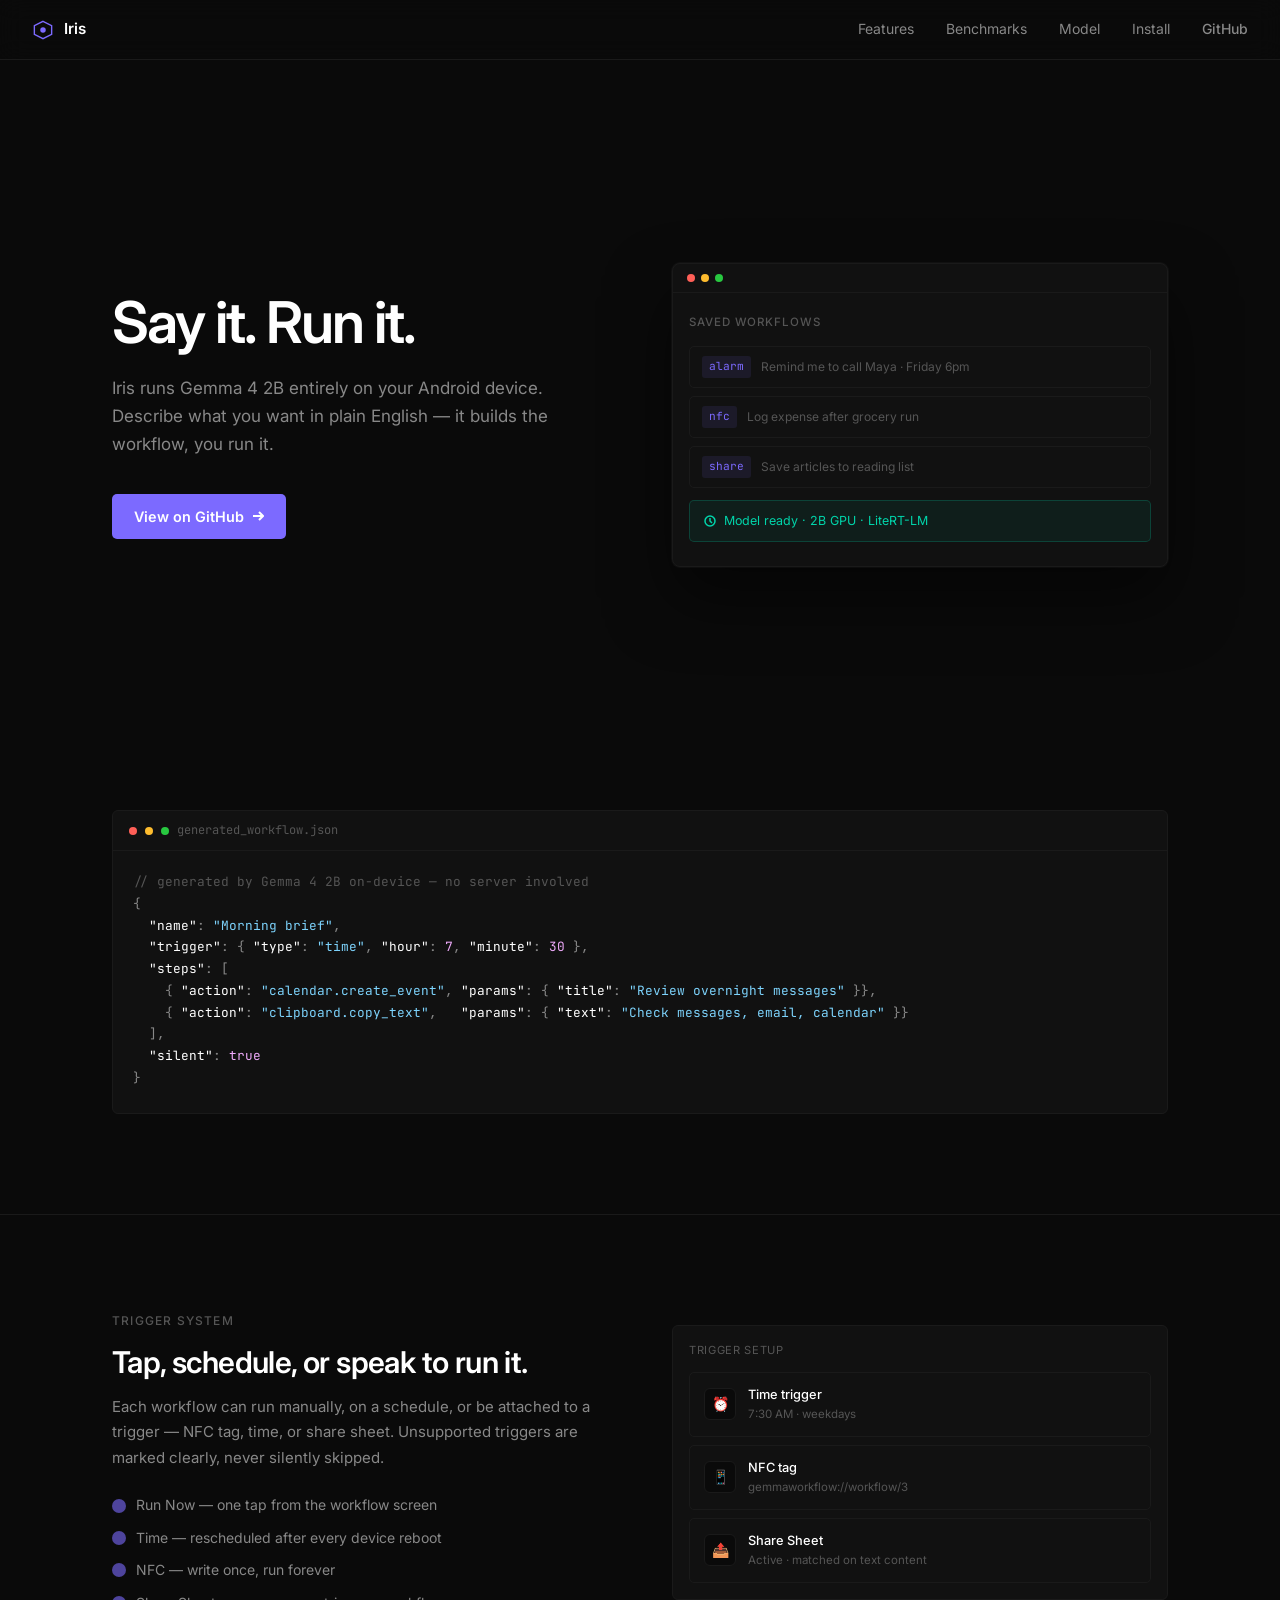
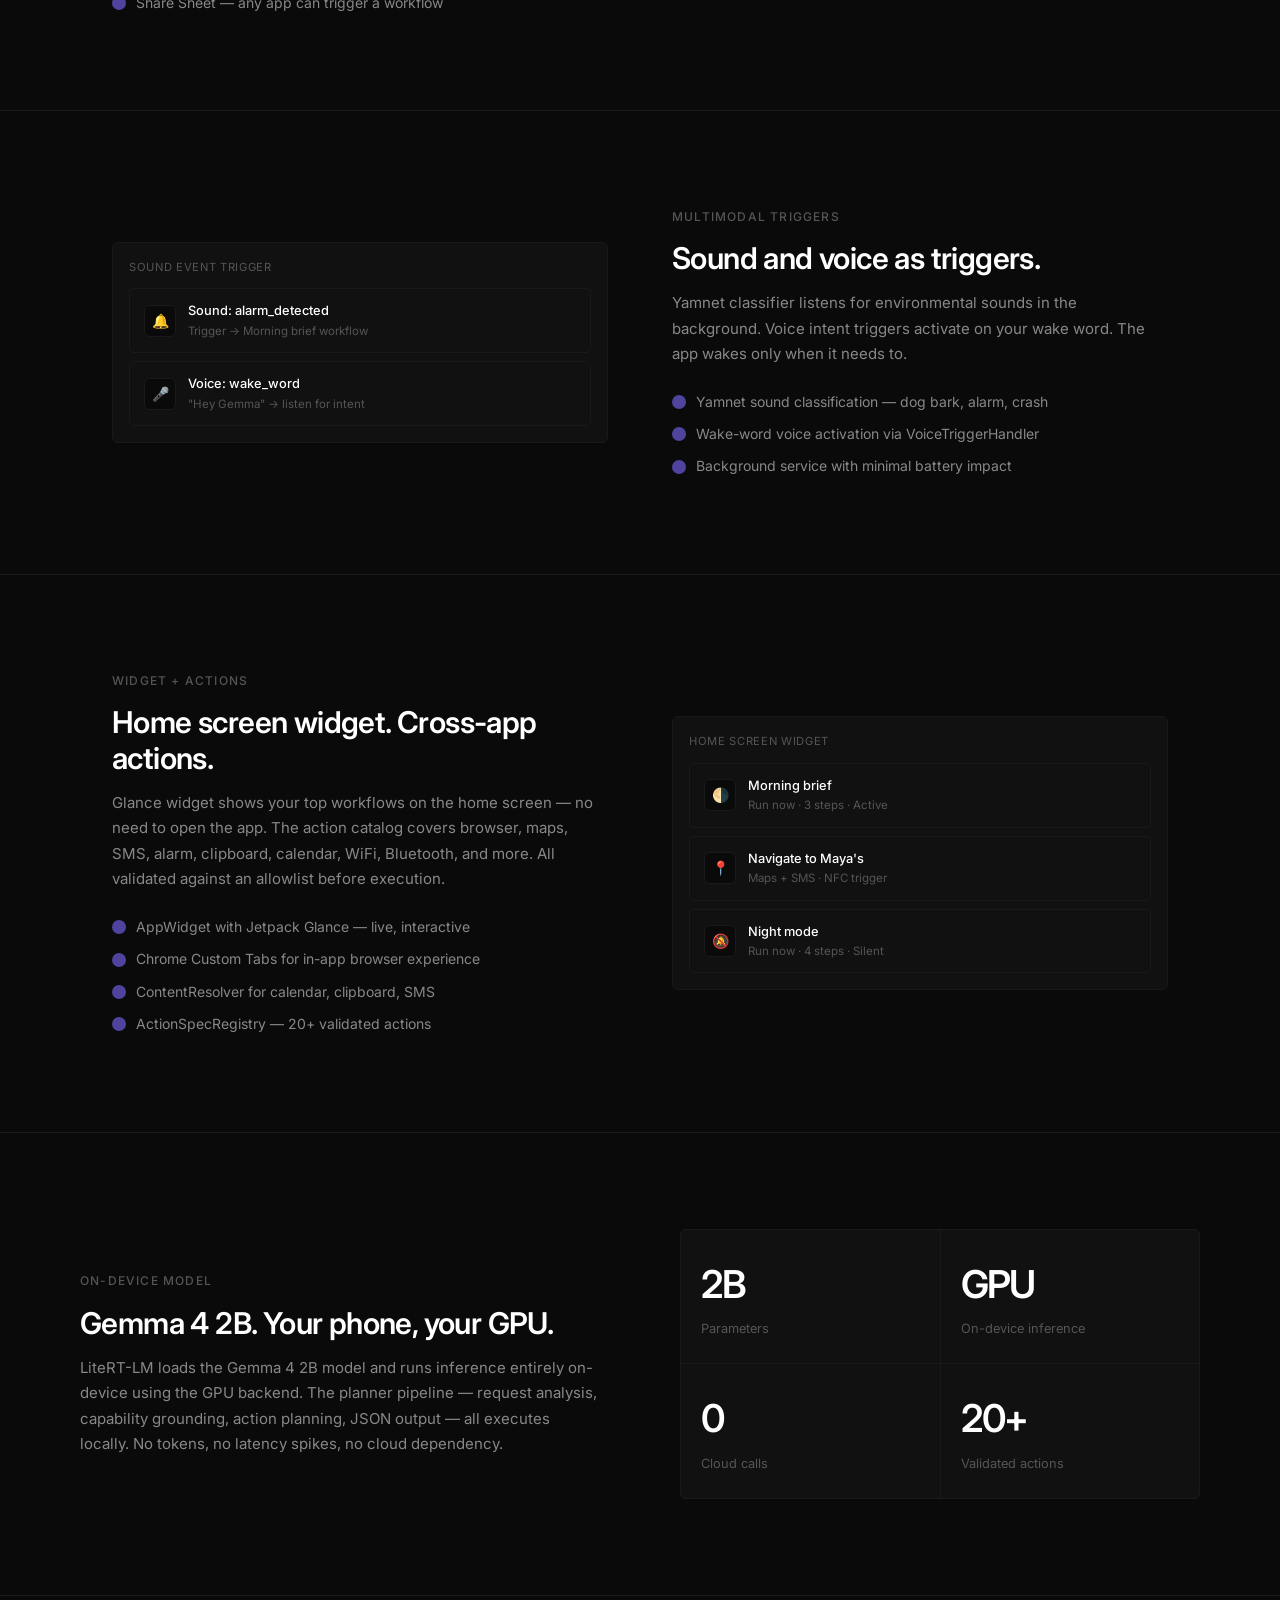
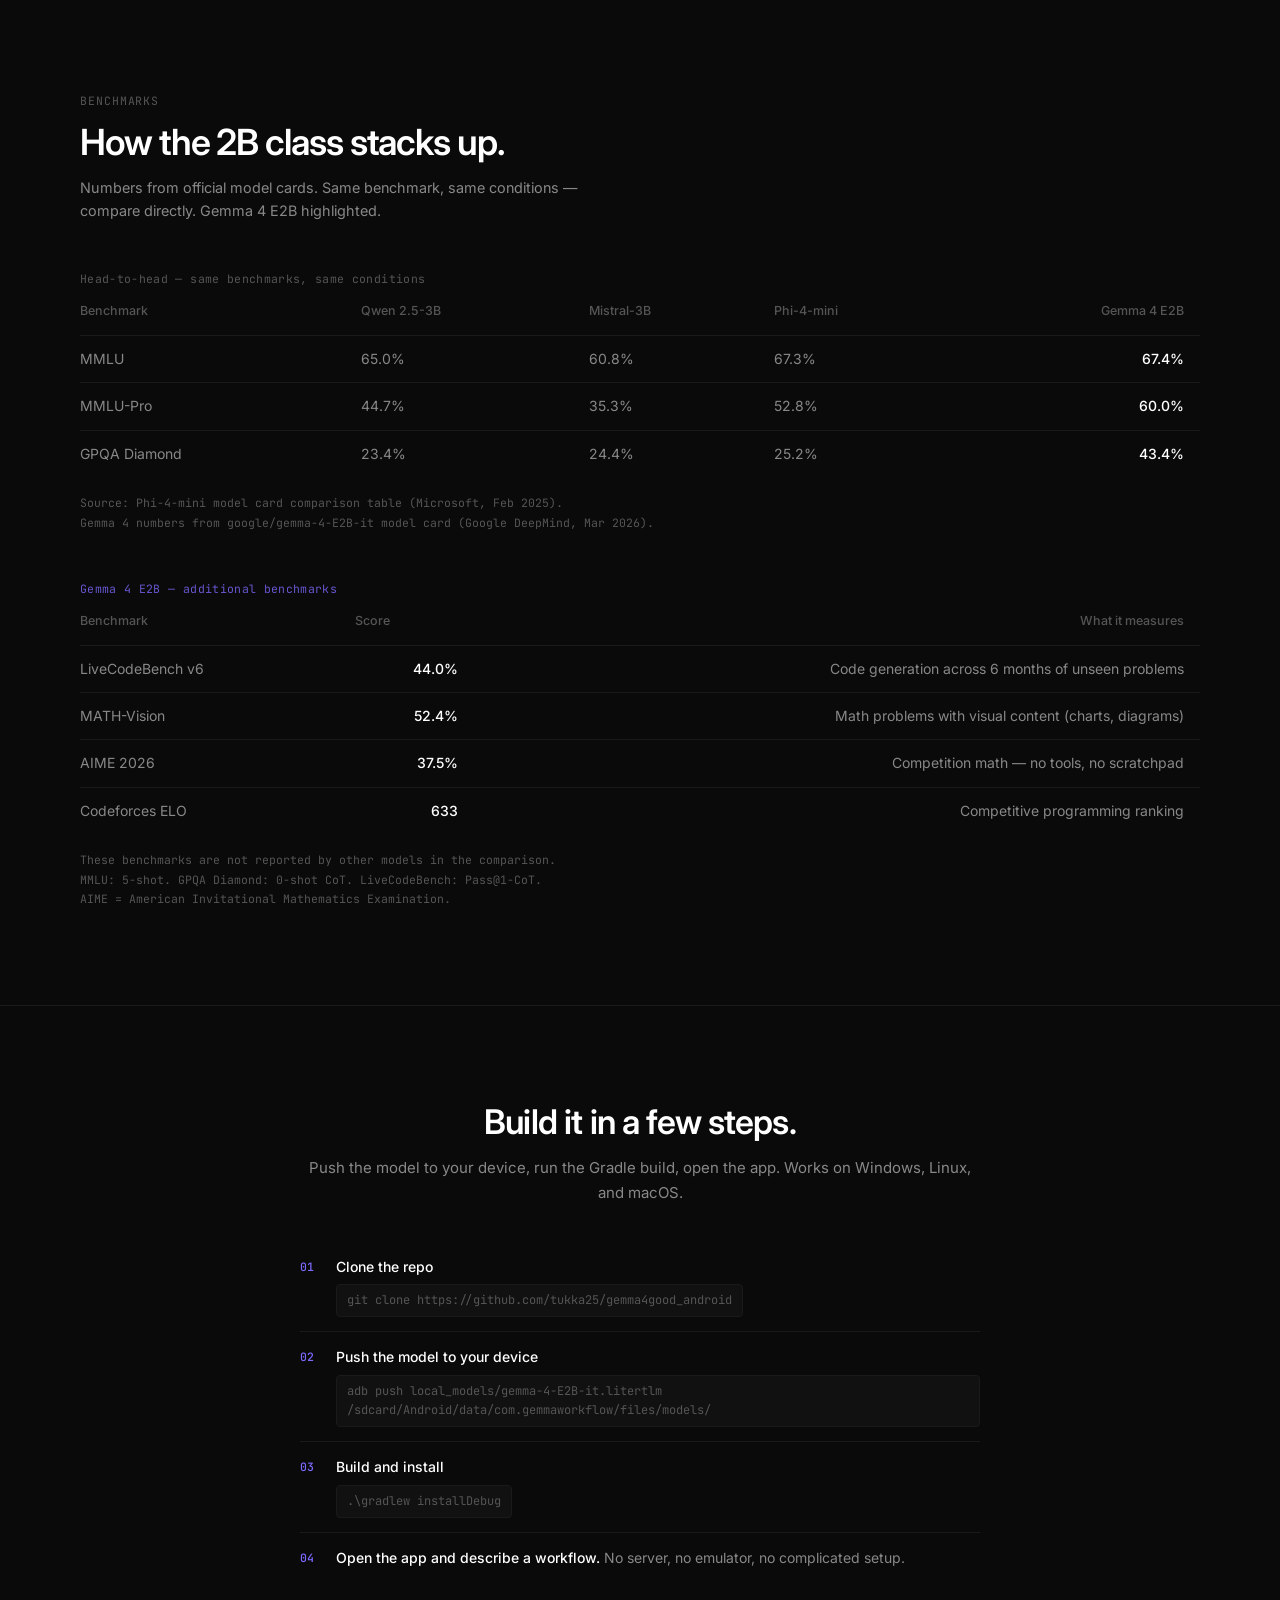
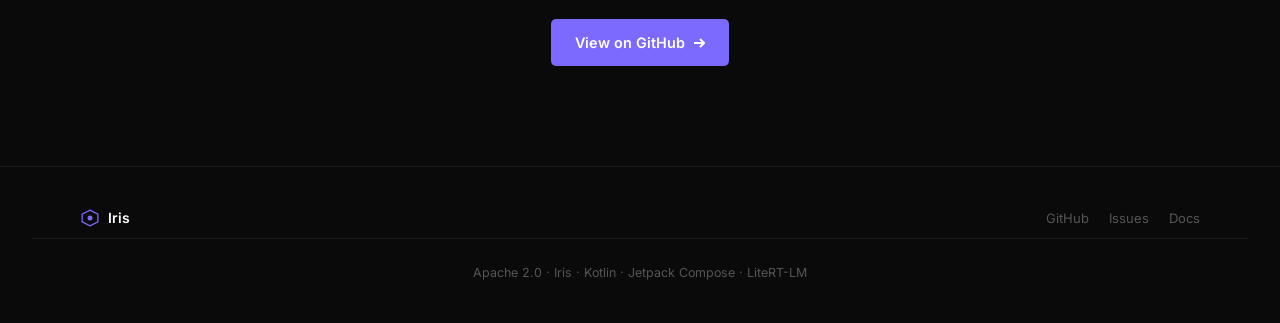
==== docs/index.html @ 427603ac "Add docs landing page (HTML, CSS, JS) Add a static landing page under docs: index.html, styles.css a" ====
<!DOCTYPE html>
<html lang="en">
<head>
  <meta charset="UTF-8">
  <meta name="viewport" content="width=device-width, initial-scale=1.0">
  <title>Iris — On-device AI for Android</title>
  <meta name="description" content="Gemma 4 2B runs locally on your Android phone. Turn plain English into cross-app workflows. No cloud, no data leaves your device.">
  <link rel="preconnect" href="https://fonts.googleapis.com">
  <link rel="preconnect" href="https://fonts.gstatic.com" crossorigin>
  <link href="https://fonts.googleapis.com/css2?family=Inter:wght@400;500;600&family=JetBrains+Mono:wght@400;500&display=swap" rel="stylesheet">
  <link rel="stylesheet" href="styles.css">
</head>
<body>

  <!-- Nav -->
  <nav class="nav">
    <a href="#" class="nav__logo">
      <svg width="22" height="22" viewBox="0 0 28 28" fill="none">
        <polygon points="14,3 25,8.5 25,19.5 14,25 3,19.5 3,8.5" stroke="#7C6AFF" stroke-width="1.8" fill="none"/>
        <circle cx="14" cy="14" r="3.5" fill="#7C6AFF"/>
      </svg>
      Iris
    </a>
    <div class="nav__links">
      <a href="#features">Features</a>
      <a href="#benchmarks">Benchmarks</a>
      <a href="#model">Model</a>
      <a href="#install">Install</a>
      <a href="https://github.com/tukka25/gemma4good_android" class="nav__cta" target="_blank" rel="noopener">GitHub</a>
    </div>
  </nav>

  <!-- Hero -->
  <section class="hero">
    <div class="hero__text">
      <h1 class="hero__headline">Say it. Run it.</h1>
      <p class="hero__sub">
        Iris runs Gemma 4 2B entirely on your Android device.
        Describe what you want in plain English — it builds the workflow, you run it.
      </p>
      <a href="https://github.com/tukka25/gemma4good_android" class="hero__cta" target="_blank" rel="noopener">
        View on GitHub
        <svg width="12" height="12" viewBox="0 0 12 12" fill="none" stroke="currentColor" stroke-width="2"><path d="M1 6h10M7 2l4 4-4 4"/></svg>
      </a>
    </div>
    <div class="hero__visual">
      <div class="hero__screen">
        <div class="hero__screen-top">
          <div class="dot dot--red"></div>
          <div class="dot dot--yellow"></div>
          <div class="dot dot--green"></div>
        </div>
        <div class="hero__screen-body">
          <div class="hero__screen-label">Saved workflows</div>
          <div class="workflow-line">
            <span class="tag">alarm</span>
            <span class="action">Remind me to call Maya · Friday 6pm</span>
          </div>
          <div class="workflow-line">
            <span class="tag">nfc</span>
            <span class="action">Log expense after grocery run</span>
          </div>
          <div class="workflow-line">
            <span class="tag">share</span>
            <span class="action">Save articles to reading list</span>
          </div>
          <div class="workflow-status">
            <svg width="12" height="12" viewBox="0 0 12 12" fill="none" stroke="currentColor" stroke-width="1.5"><circle cx="6" cy="6" r="5"/><path d="M6 3v3l2 2"/></svg>
            Model ready · 2B GPU · LiteRT-LM
          </div>
        </div>
      </div>
    </div>
  </section>

  <!-- Code: actual workflow JSON -->
  <div class="code-section">
    <div class="code-block">
      <div class="code-block__header">
        <div class="dot dot--red"></div>
        <div class="dot dot--yellow"></div>
        <div class="dot dot--green"></div>
        <span class="code-block__name">generated_workflow.json</span>
      </div>
      <div class="code-block__body">
        <pre><span class="code-comment">// generated by Gemma 4 2B on-device — no server involved</span>
{
  <span class="code-key">"name"</span>: <span class="code-str">"Morning brief"</span>,
  <span class="code-key">"trigger"</span>: { <span class="code-key">"type"</span>: <span class="code-str">"time"</span>, <span class="code-key">"hour"</span>: <span class="code-num">7</span>, <span class="code-key">"minute"</span>: <span class="code-num">30</span> },
  <span class="code-key">"steps"</span>: [
    { <span class="code-key">"action"</span>: <span class="code-str">"calendar.create_event"</span>, <span class="code-key">"params"</span>: { <span class="code-key">"title"</span>: <span class="code-str">"Review overnight messages"</span> }},
    { <span class="code-key">"action"</span>: <span class="code-str">"clipboard.copy_text"</span>,   <span class="code-key">"params"</span>: { <span class="code-key">"text"</span>: <span class="code-str">"Check messages, email, calendar"</span> }}
  ],
  <span class="code-key">"silent"</span>: <span class="code-num">true</span>
}</pre>
      </div>
    </div>
  </div>

  <!-- Feature 1: Voice triggers -->
  <div id="features" class="features">
    <div class="feature">
      <div class="feature__text">
        <div class="feature__eyebrow">Trigger system</div>
        <h2 class="feature__headline">Tap, schedule, or speak to run it.</h2>
        <p class="feature__body">
          Each workflow can run manually, on a schedule, or be attached to
          a trigger — NFC tag, time, or share sheet. Unsupported triggers
          are marked clearly, never silently skipped.
        </p>
        <div class="feature__list">
          <div class="feature__list-item">Run Now — one tap from the workflow screen</div>
          <div class="feature__list-item">Time — rescheduled after every device reboot</div>
          <div class="feature__list-item">NFC — write once, run forever</div>
          <div class="feature__list-item">Share Sheet — any app can trigger a workflow</div>
        </div>
      </div>
      <div class="feature__preview">
        <div class="feature__preview-label">Trigger setup</div>
        <div class="preview-card">
          <div class="preview-card__icon">⏰</div>
          <div class="preview-card__text">
            <div class="preview-card__title">Time trigger</div>
            <div class="preview-card__sub">7:30 AM · weekdays</div>
          </div>
        </div>
        <div class="preview-card">
          <div class="preview-card__icon">📱</div>
          <div class="preview-card__text">
            <div class="preview-card__title">NFC tag</div>
            <div class="preview-card__sub">gemmaworkflow://workflow/3</div>
          </div>
        </div>
        <div class="preview-card">
          <div class="preview-card__icon">📤</div>
          <div class="preview-card__text">
            <div class="preview-card__title">Share Sheet</div>
            <div class="preview-card__sub">Active · matched on text content</div>
          </div>
        </div>
      </div>
    </div>
  </div>

  <!-- Feature 2: Sound + Voice -->
  <div class="features">
    <div class="feature feature--flip">
      <div class="feature__text">
        <div class="feature__eyebrow">Multimodal triggers</div>
        <h2 class="feature__headline">Sound and voice as triggers.</h2>
        <p class="feature__body">
          Yamnet classifier listens for environmental sounds in the background.
          Voice intent triggers activate on your wake word.
          The app wakes only when it needs to.
        </p>
        <div class="feature__list">
          <div class="feature__list-item">Yamnet sound classification — dog bark, alarm, crash</div>
          <div class="feature__list-item">Wake-word voice activation via VoiceTriggerHandler</div>
          <div class="feature__list-item">Background service with minimal battery impact</div>
        </div>
      </div>
      <div class="feature__preview">
        <div class="feature__preview-label">Sound event trigger</div>
        <div class="preview-card">
          <div class="preview-card__icon">🔔</div>
          <div class="preview-card__text">
            <div class="preview-card__title">Sound: alarm_detected</div>
            <div class="preview-card__sub">Trigger → Morning brief workflow</div>
          </div>
        </div>
        <div class="preview-card">
          <div class="preview-card__icon">🎤</div>
          <div class="preview-card__text">
            <div class="preview-card__title">Voice: wake_word</div>
            <div class="preview-card__sub">"Hey Gemma" → listen for intent</div>
          </div>
        </div>
      </div>
    </div>
  </div>

  <!-- Feature 3: Widget + Actions -->
  <div class="features">
    <div class="feature">
      <div class="feature__text">
        <div class="feature__eyebrow">Widget + Actions</div>
        <h2 class="feature__headline">Home screen widget. Cross-app actions.</h2>
        <p class="feature__body">
          Glance widget shows your top workflows on the home screen —
          no need to open the app. The action catalog covers browser,
          maps, SMS, alarm, clipboard, calendar, WiFi, Bluetooth, and more.
          All validated against an allowlist before execution.
        </p>
        <div class="feature__list">
          <div class="feature__list-item">AppWidget with Jetpack Glance — live, interactive</div>
          <div class="feature__list-item">Chrome Custom Tabs for in-app browser experience</div>
          <div class="feature__list-item">ContentResolver for calendar, clipboard, SMS</div>
          <div class="feature__list-item">ActionSpecRegistry — 20+ validated actions</div>
        </div>
      </div>
      <div class="feature__preview">
        <div class="feature__preview-label">Home screen widget</div>
        <div class="preview-card">
          <div class="preview-card__icon">🌗</div>
          <div class="preview-card__text">
            <div class="preview-card__title">Morning brief</div>
            <div class="preview-card__sub">Run now · 3 steps · Active</div>
          </div>
        </div>
        <div class="preview-card">
          <div class="preview-card__icon">📍</div>
          <div class="preview-card__text">
            <div class="preview-card__title">Navigate to Maya's</div>
            <div class="preview-card__sub">Maps + SMS · NFC trigger</div>
          </div>
        </div>
        <div class="preview-card">
          <div class="preview-card__icon">🔕</div>
          <div class="preview-card__text">
            <div class="preview-card__title">Night mode</div>
            <div class="preview-card__sub">Run now · 4 steps · Silent</div>
          </div>
        </div>
      </div>
    </div>
  </div>

  <!-- Model stats section -->
  <div id="model" class="model-section">
    <div class="model-section__inner">
      <div>
        <div class="model-section__eyebrow">On-device model</div>
        <h2 class="model-section__headline">Gemma 4 2B. Your phone, your GPU.</h2>
        <p class="model-section__body">
          LiteRT-LM loads the Gemma 4 2B model and runs inference entirely
          on-device using the GPU backend. The planner pipeline — request
          analysis, capability grounding, action planning, JSON output —
          all executes locally. No tokens, no latency spikes, no cloud dependency.
        </p>
      </div>
      <div class="model-stats">
        <div class="stat">
          <div class="stat__value">2B</div>
          <div class="stat__label">Parameters</div>
        </div>
        <div class="stat">
          <div class="stat__value">GPU</div>
          <div class="stat__label">On-device inference</div>
        </div>
        <div class="stat">
          <div class="stat__value">0</div>
          <div class="stat__label">Cloud calls</div>
        </div>
        <div class="stat">
          <div class="stat__value">20+</div>
          <div class="stat__label">Validated actions</div>
        </div>
      </div>
    </div>
  </div>

  <!-- Leaderboard -->
  <div id="benchmarks" class="leaderboard">
    <div class="leaderboard__inner">
      <div class="leaderboard__header">
        <div class="leaderboard__eyebrow">Benchmarks</div>
        <h2 class="leaderboard__headline">How the 2B class stacks up.</h2>
        <p class="leaderboard__sub">
          Numbers from official model cards. Same benchmark, same conditions — compare directly.
          Gemma 4 E2B highlighted.
        </p>
      </div>

      <!-- Shared benchmarks -->
      <div class="leaderboard__table-label">Head-to-head — same benchmarks, same conditions</div>
      <div class="leaderboard__table-wrap">
        <table class="leaderboard__table">
          <thead>
            <tr>
              <th>Benchmark</th>
              <th>Qwen 2.5-3B</th>
              <th>Mistral-3B</th>
              <th>Phi-4-mini</th>
              <th class="col--highlight">Gemma 4 E2B</th>
            </tr>
          </thead>
          <tbody>
            <tr>
              <td>MMLU</td>
              <td>65.0%</td>
              <td>60.8%</td>
              <td>67.3%</td>
              <td class="col--highlight">67.4%</td>
            </tr>
            <tr>
              <td>MMLU-Pro</td>
              <td>44.7%</td>
              <td>35.3%</td>
              <td>52.8%</td>
              <td class="col--highlight">60.0%</td>
            </tr>
            <tr>
              <td>GPQA Diamond</td>
              <td>23.4%</td>
              <td>24.4%</td>
              <td>25.2%</td>
              <td class="col--highlight">43.4%</td>
            </tr>
          </tbody>
        </table>
      </div>
      <p class="leaderboard__footnote">
        Source: Phi-4-mini model card comparison table (Microsoft, Feb 2025).<br>
        Gemma 4 numbers from google/gemma-4-E2B-it model card (Google DeepMind, Mar 2026).
      </p>

      <!-- Gemma 4 exclusive benchmarks -->
      <div class="leaderboard__table-label leaderboard__table-label--gemma">Gemma 4 E2B — additional benchmarks</div>
      <div class="leaderboard__table-wrap">
        <table class="leaderboard__table">
          <thead>
            <tr>
              <th>Benchmark</th>
              <th>Score</th>
              <th>What it measures</th>
            </tr>
          </thead>
          <tbody>
            <tr>
              <td>LiveCodeBench v6</td>
              <td class="col--highlight">44.0%</td>
              <td>Code generation across 6 months of unseen problems</td>
            </tr>
            <tr>
              <td>MATH-Vision</td>
              <td class="col--highlight">52.4%</td>
              <td>Math problems with visual content (charts, diagrams)</td>
            </tr>
            <tr>
              <td>AIME 2026</td>
              <td class="col--highlight">37.5%</td>
              <td>Competition math — no tools, no scratchpad</td>
            </tr>
            <tr>
              <td>Codeforces ELO</td>
              <td class="col--highlight">633</td>
              <td>Competitive programming ranking</td>
            </tr>
          </tbody>
        </table>
      </div>
      <p class="leaderboard__footnote">
        These benchmarks are not reported by other models in the comparison.<br>
        MMLU: 5-shot. GPQA Diamond: 0-shot CoT. LiveCodeBench: Pass@1-CoT.<br>
        AIME = American Invitational Mathematics Examination.
      </p>
    </div>
  </div>

  <!-- Install section -->
  <div id="install" class="install-section">
    <div class="install-section__inner">
      <h2 class="install-section__headline">Build it in a few steps.</h2>
      <p class="install-section__body">
        Push the model to your device, run the Gradle build, open the app.
        Works on Windows, Linux, and macOS.
      </p>
      <div class="install-steps">
        <div class="install-step">
          <div class="install-step__num">01</div>
          <div class="install-step__text">
            <strong>Clone the repo</strong>
            <code class="install-step__code">git clone https://github.com/tukka25/gemma4good_android</code>
          </div>
        </div>
        <div class="install-step">
          <div class="install-step__num">02</div>
          <div class="install-step__text">
            <strong>Push the model to your device</strong>
            <code class="install-step__code">adb push local_models/gemma-4-E2B-it.litertlm /sdcard/Android/data/com.gemmaworkflow/files/models/</code>
          </div>
        </div>
        <div class="install-step">
          <div class="install-step__num">03</div>
          <div class="install-step__text">
            <strong>Build and install</strong>
            <code class="install-step__code">.\gradlew installDebug</code>
          </div>
        </div>
        <div class="install-step">
          <div class="install-step__num">04</div>
          <div class="install-step__text">
            <strong>Open the app and describe a workflow.</strong>
            No server, no emulator, no complicated setup.
          </div>
        </div>
      </div>
      <a href="https://github.com/tukka25/gemma4good_android" class="install-cta" target="_blank" rel="noopener">
        View on GitHub
        <svg width="12" height="12" viewBox="0 0 12 12" fill="none" stroke="currentColor" stroke-width="2"><path d="M1 6h10M7 2l4 4-4 4"/></svg>
      </a>
    </div>
  </div>

  <!-- Footer -->
  <footer class="footer">
    <div class="footer__inner">
      <div class="footer__brand">
        <svg width="20" height="20" viewBox="0 0 28 28" fill="none">
          <polygon points="14,3 25,8.5 25,19.5 14,25 3,19.5 3,8.5" stroke="#7C6AFF" stroke-width="1.8" fill="none"/>
          <circle cx="14" cy="14" r="3.5" fill="#7C6AFF"/>
        </svg>
        Iris
      </div>
      <div class="footer__links">
        <a href="https://github.com/tukka25/gemma4good_android" target="_blank" rel="noopener">GitHub</a>
        <a href="https://github.com/tukka25/gemma4good_android/issues" target="_blank" rel="noopener">Issues</a>
        <a href="https://github.com/tukka25/gemma4good_android/blob/main/ARCHITECTURE.md" target="_blank" rel="noopener">Docs</a>
      </div>
    </div>
    <p class="footer__copy">Apache 2.0 · Iris · Kotlin · Jetpack Compose · LiteRT-LM</p>
  </footer>

</body>
</html>
---- docs/styles.css ----
/* ─── Variables ──────────────────────────────────────────────── */
:root {
  --bg:         #0a0a0a;
  --surface:    #111111;
  --border:     #1a1a1a;
  --border-h:   #2a2a2a;
  --text:       #ffffff;
  --text-2:     #888888;
  --text-3:     #555555;
  --accent:     #7C6AFF;
  --font:       'Inter', sans-serif;
  --mono:       'JetBrains Mono', monospace;
  --max-w:      1120px;
  --ease:       cubic-bezier(0.25, 0.46, 0.45, 0.94);
}

/* ─── Reset ──────────────────────────────────────────────────── */
*, *::before, *::after { box-sizing: border-box; margin: 0; padding: 0; }
html { scroll-behavior: smooth; }
body {
  font-family: var(--font);
  background: var(--bg);
  color: var(--text);
  line-height: 1.6;
  -webkit-font-smoothing: antialiased;
  -moz-osx-font-smoothing: grayscale;
}
a { color: inherit; text-decoration: none; }
img, svg { display: block; max-width: 100%; }

/* ─── Scrollbar ──────────────────────────────────────────────── */
::-webkit-scrollbar { width: 5px; }
::-webkit-scrollbar-track { background: var(--bg); }
::-webkit-scrollbar-thumb { background: var(--border-h); border-radius: 3px; }

/* ─── Layout ─────────────────────────────────────────────────── */
.container {
  width: 100%;
  max-width: var(--max-w);
  margin: 0 auto;
  padding: 0 32px;
}

/* ─── Navigation ─────────────────────────────────────────────── */
.nav {
  position: fixed;
  top: 0;
  left: 0;
  right: 0;
  z-index: 100;
  padding: 0 32px;
  height: 60px;
  display: flex;
  align-items: center;
  justify-content: space-between;
  background: rgba(10,10,10,0.9);
  border-bottom: 1px solid var(--border);
  backdrop-filter: blur(12px);
  -webkit-backdrop-filter: blur(12px);
}
.nav__logo {
  display: flex;
  align-items: center;
  gap: 10px;
  font-size: 0.95rem;
  font-weight: 600;
  letter-spacing: -0.01em;
}
.nav__links {
  display: flex;
  align-items: center;
  gap: 32px;
}
.nav__links a {
  font-size: 0.875rem;
  color: var(--text-2);
  transition: color 200ms var(--ease);
}
.nav__links a:hover { color: var(--text); }
.nav__cta {
  font-size: 0.875rem;
  font-weight: 500;
  color: var(--text-2);
  padding: 6px 0;
  transition: color 200ms var(--ease);
}
.nav__cta:hover { color: var(--text); }
@media (max-width: 640px) { .nav__links { display: none; } }

/* ─── Hero ───────────────────────────────────────────────────── */
.hero {
  min-height: 90vh;
  display: grid;
  grid-template-columns: 1fr 1fr;
  gap: 64px;
  align-items: center;
  padding: 120px 32px 100px;
  max-width: var(--max-w);
  margin: 0 auto;
  width: 100%;
}
.hero__text {}
.hero__headline {
  font-size: clamp(36px, 4.5vw, 58px);
  font-weight: 600;
  line-height: 1.08;
  letter-spacing: -0.035em;
  margin-bottom: 20px;
}
.hero__sub {
  font-size: 17px;
  line-height: 1.65;
  color: var(--text-2);
  max-width: 440px;
  margin-bottom: 36px;
}
.hero__cta {
  display: inline-flex;
  align-items: center;
  gap: 8px;
  font-size: 0.9rem;
  font-weight: 600;
  color: var(--text);
  background: var(--accent);
  padding: 11px 22px;
  border-radius: 5px;
  transition: opacity 200ms var(--ease), transform 200ms var(--ease);
}
.hero__cta:hover { opacity: 0.85; transform: translateY(-1px); }
.hero__visual {
  position: relative;
  display: flex;
  align-items: center;
  justify-content: center;
}
.hero__screen {
  width: 100%;
  border-radius: 8px;
  border: 1px solid var(--border);
  background: var(--surface);
  overflow: hidden;
  box-shadow:
    0 0 0 1px rgba(255,255,255,0.03),
    0 32px 64px rgba(0,0,0,0.5);
}
.hero__screen-top {
  padding: 10px 14px;
  border-bottom: 1px solid var(--border);
  display: flex;
  align-items: center;
  gap: 6px;
}
.dot { width: 8px; height: 8px; border-radius: 50%; background: var(--border-h); }
.dot--red { background: #ff5f57; }
.dot--yellow { background: #febc2e; }
.dot--green { background: #28c840; }
.hero__screen-body { padding: 20px 16px 24px; }
.hero__screen-label {
  font-size: 0.72rem;
  font-weight: 500;
  color: var(--text-3);
  letter-spacing: 0.08em;
  text-transform: uppercase;
  margin-bottom: 14px;
}
.workflow-line {
  display: flex;
  align-items: center;
  gap: 10px;
  padding: 9px 12px;
  border-radius: 5px;
  border: 1px solid var(--border);
  margin-bottom: 8px;
  font-size: 0.8rem;
  color: var(--text-2);
  transition: border-color 200ms;
}
.workflow-line:hover { border-color: var(--border-h); }
.workflow-line .tag {
  font-family: var(--mono);
  font-size: 0.7rem;
  color: var(--accent);
  background: rgba(124,106,255,0.1);
  padding: 2px 7px;
  border-radius: 3px;
  flex-shrink: 0;
}
.workflow-line .action { color: var(--text-3); font-size: 0.75rem; flex: 1; }
.workflow-status {
  display: flex;
  align-items: center;
  gap: 8px;
  padding: 10px 14px;
  border-radius: 5px;
  background: rgba(0,212,170,0.07);
  border: 1px solid rgba(0,212,170,0.2);
  font-size: 0.78rem;
  color: #00D4AA;
  margin-top: 12px;
}
@media (max-width: 860px) {
  .hero { grid-template-columns: 1fr; gap: 48px; min-height: auto; padding-top: 100px; }
  .hero__visual { order: -1; }
}

/* ─── Code Block ─────────────────────────────────────────────── */
.code-section {
  padding: 0 32px 100px;
  max-width: var(--max-w);
  margin: 0 auto;
}
.code-block {
  border: 1px solid var(--border);
  border-radius: 6px;
  overflow: hidden;
  background: var(--surface);
}
.code-block__header {
  padding: 10px 16px;
  border-bottom: 1px solid var(--border);
  display: flex;
  align-items: center;
  gap: 8px;
}
.code-block__name {
  font-family: var(--mono);
  font-size: 0.75rem;
  color: var(--text-3);
}
.code-block__body {
  padding: 20px 20px 24px;
  overflow-x: auto;
}
.code-block__body pre {
  font-family: var(--mono);
  font-size: 0.8rem;
  line-height: 1.7;
  color: var(--text-2);
  white-space: pre;
}
.code-key { color: var(--text); }
.code-str { color: #7dd3fc; }
.code-num { color: #f0abfc; }
.code-comment { color: var(--text-3); }

/* ─── Feature Sections ──────────────────────────────────────── */
.features {
  border-top: 1px solid var(--border);
}
.feature {
  display: grid;
  grid-template-columns: 1fr 1fr;
  gap: 64px;
  align-items: center;
  padding: 96px 32px;
  max-width: var(--max-w);
  margin: 0 auto;
}
.feature--flip { direction: rtl; }
.feature--flip > * { direction: ltr; }
.feature__eyebrow {
  font-size: 0.75rem;
  font-weight: 500;
  letter-spacing: 0.1em;
  text-transform: uppercase;
  color: var(--text-3);
  margin-bottom: 14px;
}
.feature__headline {
  font-size: clamp(22px, 2.5vw, 30px);
  font-weight: 600;
  letter-spacing: -0.02em;
  line-height: 1.2;
  margin-bottom: 14px;
}
.feature__body {
  font-size: 0.9375rem;
  line-height: 1.7;
  color: var(--text-2);
  margin-bottom: 24px;
}
.feature__list {
  display: flex;
  flex-direction: column;
  gap: 10px;
}
.feature__list-item {
  display: flex;
  align-items: center;
  gap: 10px;
  font-size: 0.875rem;
  color: var(--text-2);
}
.feature__list-item::before {
  content: '';
  width: 14px;
  height: 14px;
  border-radius: 50%;
  background: var(--accent);
  opacity: 0.6;
  flex-shrink: 0;
}
.feature__preview {
  border: 1px solid var(--border);
  border-radius: 6px;
  background: var(--surface);
  overflow: hidden;
  padding: 16px;
}
.feature__preview-label {
  font-size: 0.7rem;
  color: var(--text-3);
  margin-bottom: 12px;
  letter-spacing: 0.06em;
  text-transform: uppercase;
}
.preview-card {
  border: 1px solid var(--border);
  border-radius: 5px;
  padding: 12px 14px;
  display: flex;
  align-items: center;
  gap: 12px;
  margin-bottom: 8px;
}
.preview-card:last-child { margin-bottom: 0; }
.preview-card__icon {
  width: 32px; height: 32px;
  border-radius: 6px;
  background: var(--bg);
  border: 1px solid var(--border);
  display: flex;
  align-items: center;
  justify-content: center;
  font-size: 14px;
  flex-shrink: 0;
}
.preview-card__text { flex: 1; }
.preview-card__title { font-size: 0.8rem; font-weight: 500; color: var(--text); }
.preview-card__sub { font-size: 0.72rem; color: var(--text-3); }
@media (max-width: 860px) {
  .feature { grid-template-columns: 1fr; gap: 40px; }
  .feature--flip { direction: ltr; }
}

/* ─── Model Section ─────────────────────────────────────────── */
.model-section {
  border-top: 1px solid var(--border);
  padding: 96px 32px;
}
.model-section__inner {
  max-width: var(--max-w);
  margin: 0 auto;
  display: grid;
  grid-template-columns: 1fr 1fr;
  gap: 80px;
  align-items: center;
}
.model-section__eyebrow {
  font-size: 0.75rem;
  font-weight: 500;
  letter-spacing: 0.1em;
  text-transform: uppercase;
  color: var(--text-3);
  margin-bottom: 14px;
}
.model-section__headline {
  font-size: clamp(22px, 2.5vw, 30px);
  font-weight: 600;
  letter-spacing: -0.02em;
  line-height: 1.2;
  margin-bottom: 14px;
}
.model-section__body {
  font-size: 0.9375rem;
  line-height: 1.7;
  color: var(--text-2);
}
.model-stats {
  display: grid;
  grid-template-columns: 1fr 1fr;
  gap: 1px;
  background: var(--border);
  border: 1px solid var(--border);
  border-radius: 6px;
  overflow: hidden;
}
.stat {
  background: var(--surface);
  padding: 24px 20px;
}
.stat__value {
  font-size: clamp(28px, 3vw, 40px);
  font-weight: 600;
  letter-spacing: -0.04em;
  color: var(--text);
  margin-bottom: 4px;
}
.stat__label {
  font-size: 0.8rem;
  color: var(--text-3);
}
@media (max-width: 860px) {
  .model-section__inner { grid-template-columns: 1fr; gap: 48px; }
}

/* ─── Install Section ───────────────────────────────────────── */
.install-section {
  border-top: 1px solid var(--border);
  padding: 96px 32px 100px;
}
.install-section__inner {
  max-width: 680px;
  margin: 0 auto;
  text-align: center;
}
.install-section__headline {
  font-size: clamp(24px, 3vw, 34px);
  font-weight: 600;
  letter-spacing: -0.025em;
  line-height: 1.15;
  margin-bottom: 14px;
}
.install-section__body {
  font-size: 0.9375rem;
  color: var(--text-2);
  line-height: 1.7;
  margin-bottom: 36px;
}
.install-steps {
  text-align: left;
  margin-bottom: 36px;
}
.install-step {
  display: flex;
  gap: 16px;
  align-items: flex-start;
  padding: 14px 0;
  border-bottom: 1px solid var(--border);
}
.install-step:last-child { border-bottom: none; }
.install-step__num {
  font-family: var(--mono);
  font-size: 0.72rem;
  color: var(--accent);
  font-weight: 500;
  flex-shrink: 0;
  padding-top: 2px;
  min-width: 20px;
}
.install-step__text { font-size: 0.875rem; color: var(--text-2); line-height: 1.6; }
.install-step__text strong { color: var(--text); font-weight: 500; }
.install-step__code {
  display: block;
  margin-top: 6px;
  font-family: var(--mono);
  font-size: 0.75rem;
  color: var(--text-3);
  background: var(--surface);
  border: 1px solid var(--border);
  border-radius: 4px;
  padding: 6px 10px;
}
.install-cta {
  display: inline-flex;
  align-items: center;
  gap: 8px;
  font-size: 0.9rem;
  font-weight: 600;
  color: var(--text);
  background: var(--accent);
  padding: 12px 24px;
  border-radius: 5px;
  transition: opacity 200ms var(--ease), transform 200ms var(--ease);
}
.install-cta:hover { opacity: 0.85; transform: translateY(-1px); }

/* ─── Footer ─────────────────────────────────────────────────── */
.footer {
  border-top: 1px solid var(--border);
  padding: 40px 32px;
}
.footer__inner {
  max-width: var(--max-w);
  margin: 0 auto;
  display: flex;
  align-items: center;
  justify-content: space-between;
  flex-wrap: wrap;
  gap: 20px;
}
.footer__brand {
  display: flex;
  align-items: center;
  gap: 8px;
  font-size: 0.875rem;
  font-weight: 600;
}
.footer__links {
  display: flex;
  gap: 20px;
}
.footer__links a {
  font-size: 0.8125rem;
  color: var(--text-3);
  transition: color 200ms;
}
.footer__links a:hover { color: var(--text-2); }
.footer__copy {
  width: 100%;
  text-align: center;
  font-size: 0.78rem;
  color: var(--text-3);
  padding-top: 24px;
  border-top: 1px solid var(--border);
  margin-top: 8px;
}

/* ─── Leaderboard ────────────────────────────────────────────── */
.leaderboard {
  border-top: 1px solid var(--border);
  padding: 96px 32px;
}
.leaderboard__inner {
  max-width: var(--max-w);
  margin: 0 auto;
}
.leaderboard__header {
  margin-bottom: 48px;
}
.leaderboard__eyebrow {
  font-family: var(--mono);
  font-size: 0.72rem;
  letter-spacing: 0.08em;
  text-transform: uppercase;
  color: var(--text-3);
  margin-bottom: 12px;
}
.leaderboard__headline {
  font-size: clamp(24px, 3vw, 36px);
  font-weight: 600;
  letter-spacing: -0.03em;
  line-height: 1.1;
  margin-bottom: 14px;
}
.leaderboard__sub {
  font-size: 0.9rem;
  color: var(--text-2);
  max-width: 520px;
  line-height: 1.6;
}
.leaderboard__table-label {
  font-family: var(--mono);
  font-size: 0.72rem;
  color: var(--text-3);
  margin-bottom: 12px;
  margin-top: 48px;
  letter-spacing: 0.03em;
}
.leaderboard__table-label--gemma {
  color: var(--accent);
  opacity: 0.8;
}
.leaderboard__table-wrap {
  overflow-x: auto;
  -webkit-overflow-scrolling: touch;
}
.leaderboard__table {
  width: 100%;
  border-collapse: collapse;
  font-size: 0.875rem;
  min-width: 560px;
}
.leaderboard__table th {
  text-align: left;
  font-weight: 500;
  font-size: 0.78rem;
  color: var(--text-3);
  padding: 0 16px 14px 0;
  border-bottom: 1px solid var(--border);
  white-space: nowrap;
}
.leaderboard__table th:last-child,
.leaderboard__table td:last-child {
  text-align: right;
}
.leaderboard__table td {
  padding: 12px 16px 12px 0;
  border-bottom: 1px solid var(--border);
  color: var(--text-2);
  vertical-align: middle;
}
.leaderboard__table tr:last-child td {
  border-bottom: none;
}
.leaderboard__table td.col--highlight {
  color: var(--text);
  font-weight: 500;
}
.leaderboard__table th.col--highlight,
.leaderboard__table td.col--highlight {
  text-align: right;
}
.leaderboard__footnote {
  margin-top: 16px;
  font-family: var(--mono);
  font-size: 0.72rem;
  color: var(--text-3);
  line-height: 1.7;
}

/* ─── Responsive ─────────────────────────────────────────────── */
@media (max-width: 640px) {
  .leaderboard { padding: 64px 20px; }
  .leaderboard__table { min-width: 480px; }
}
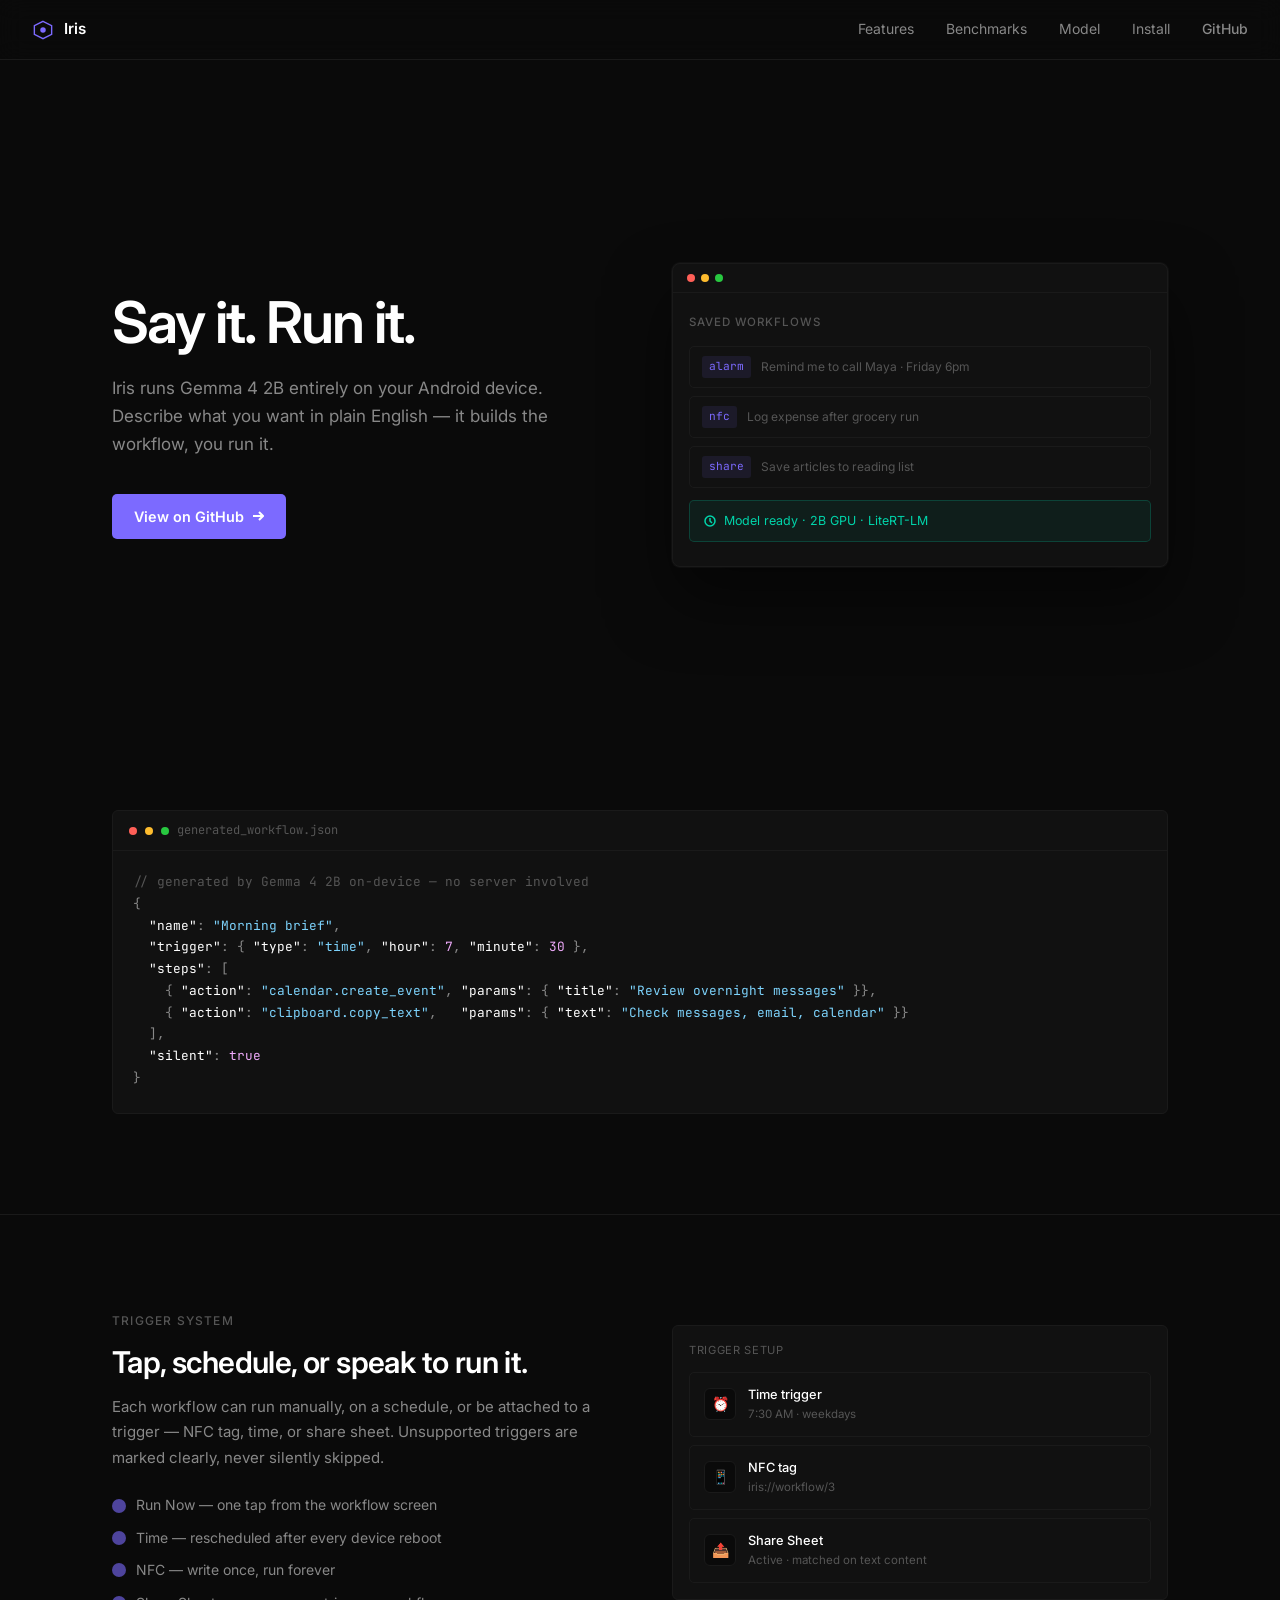
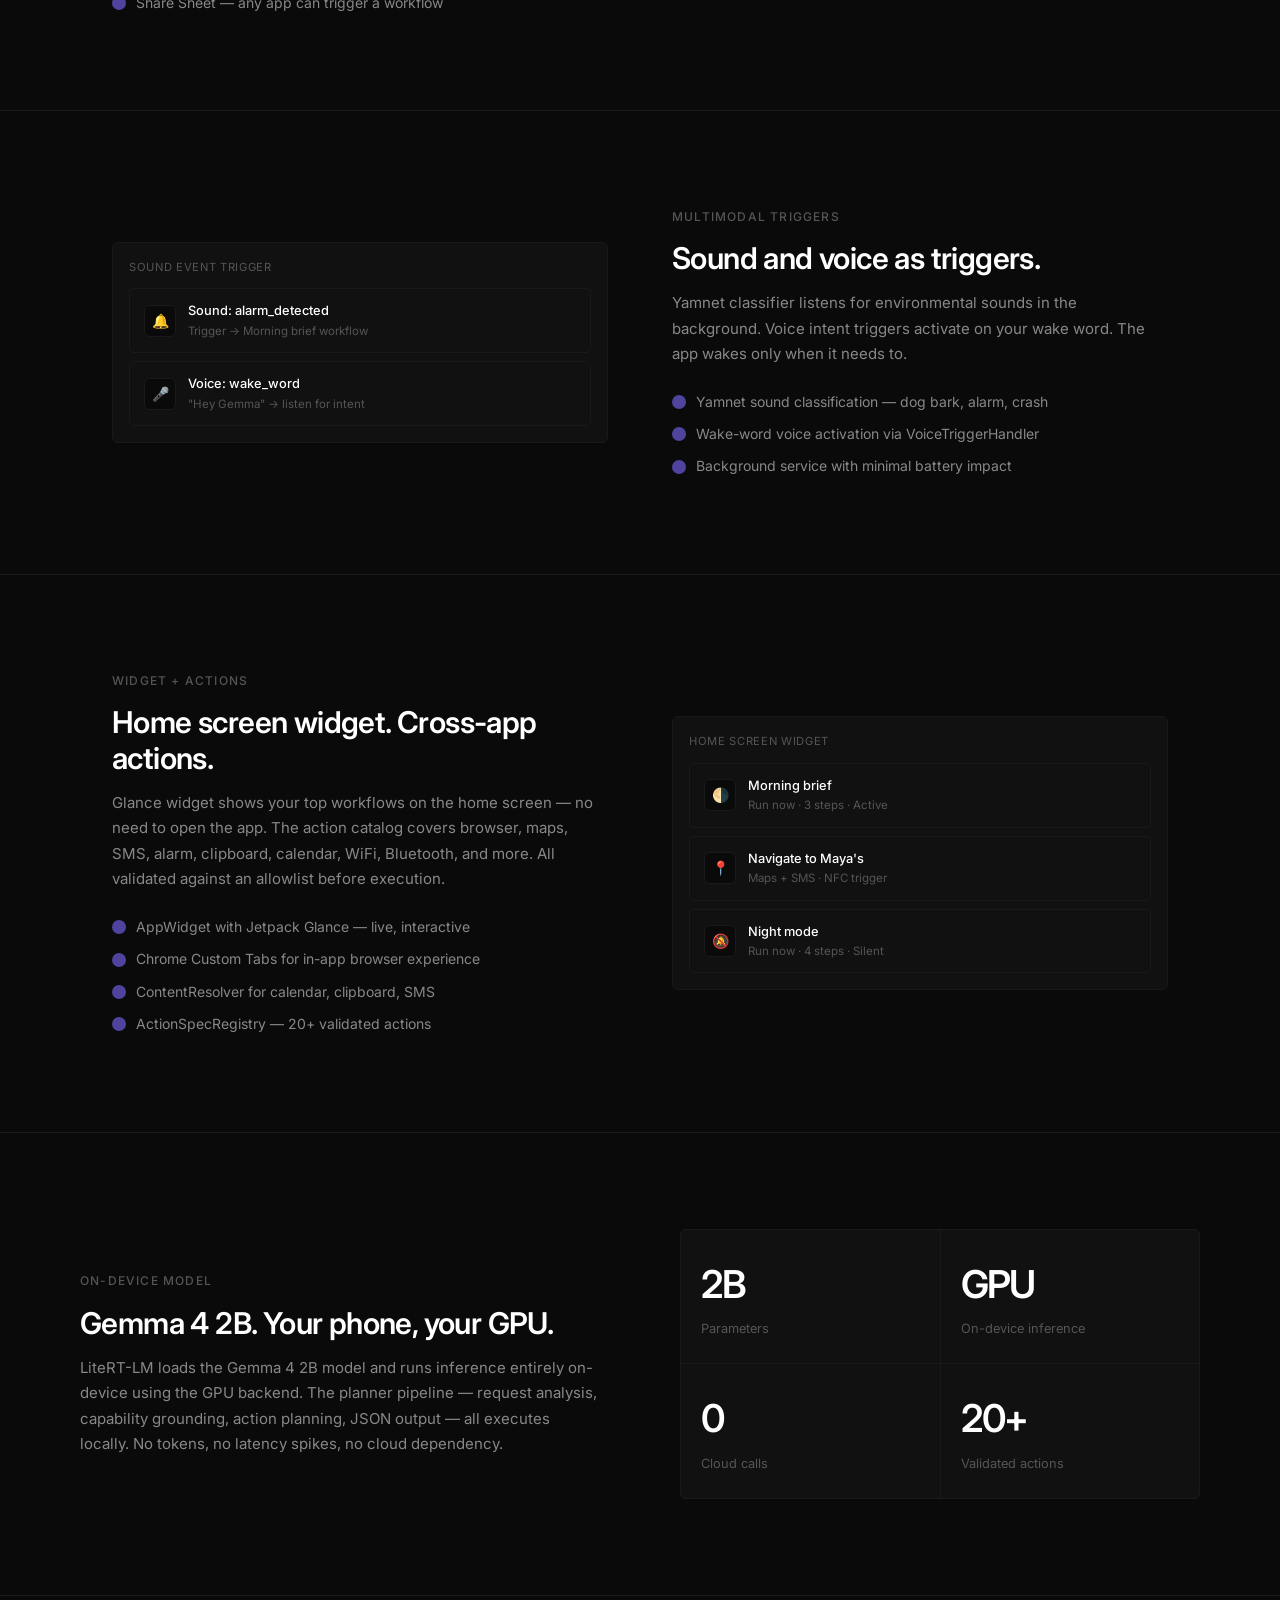
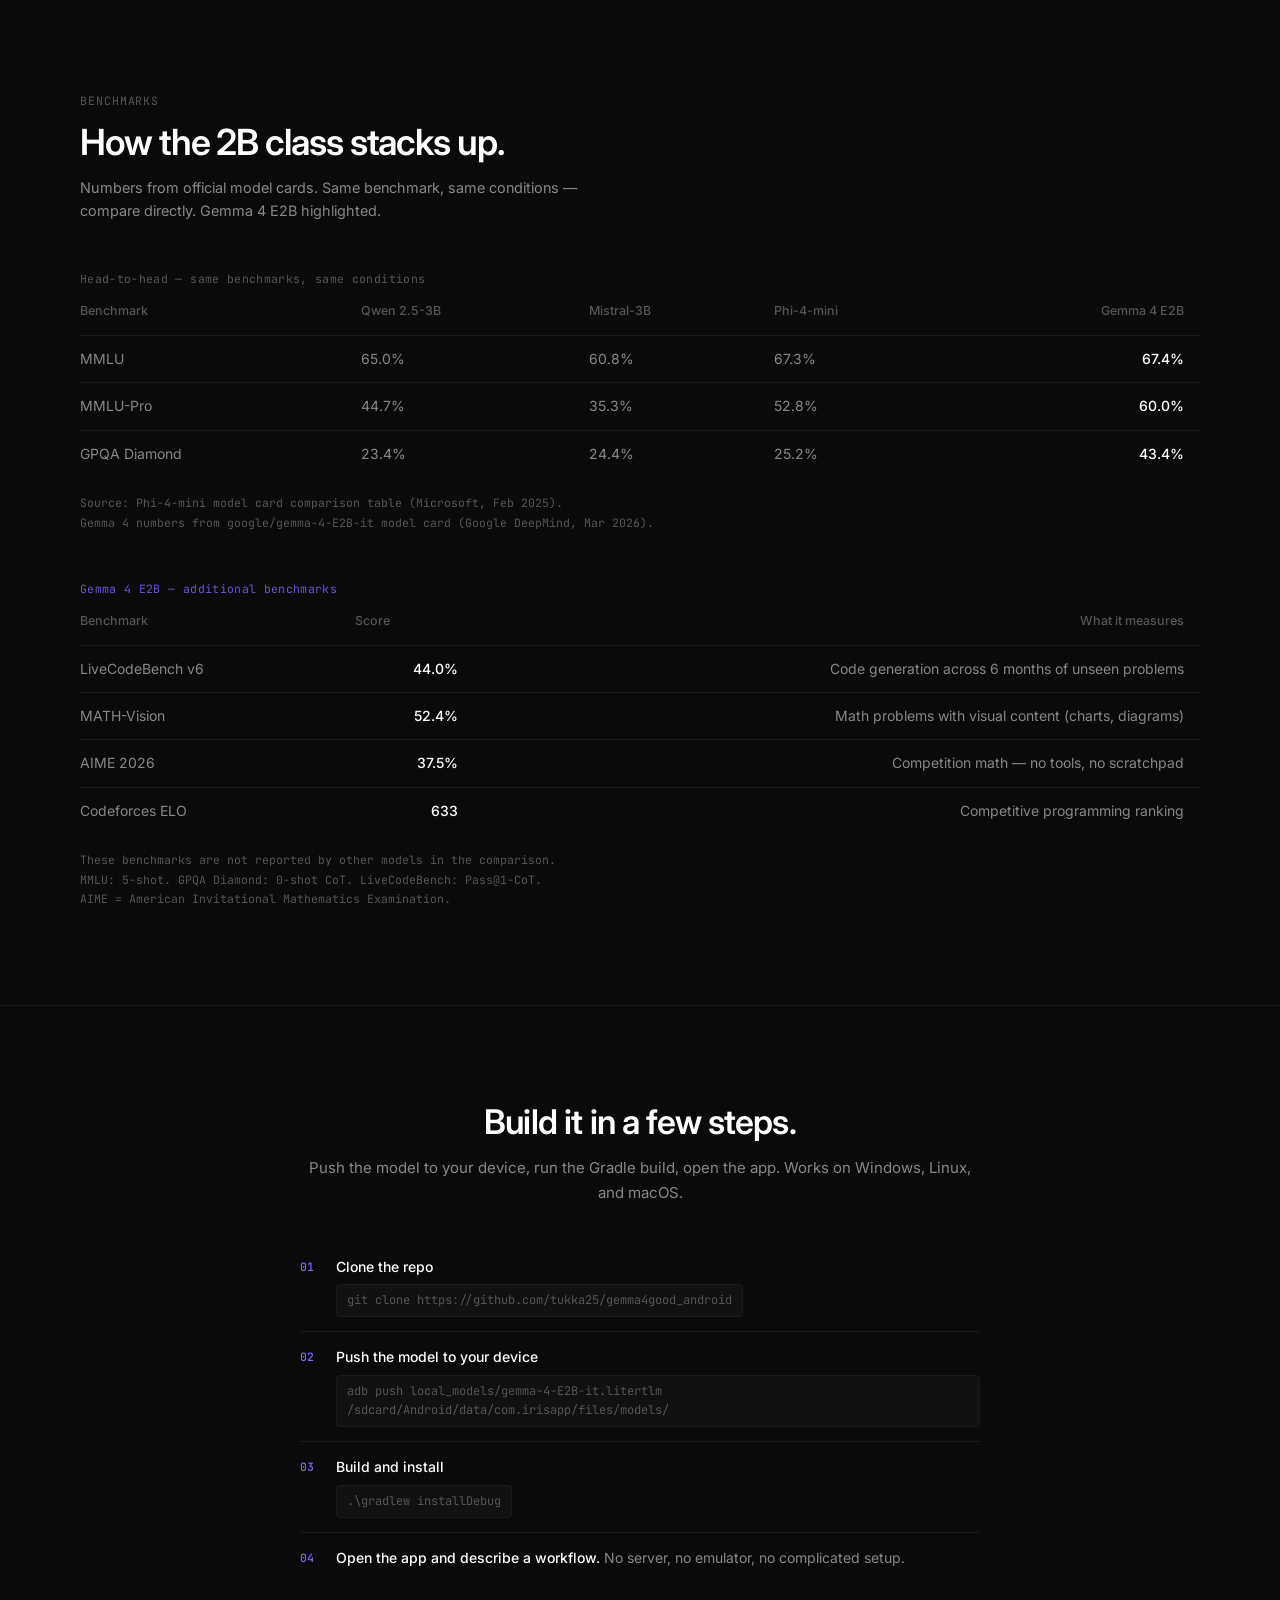
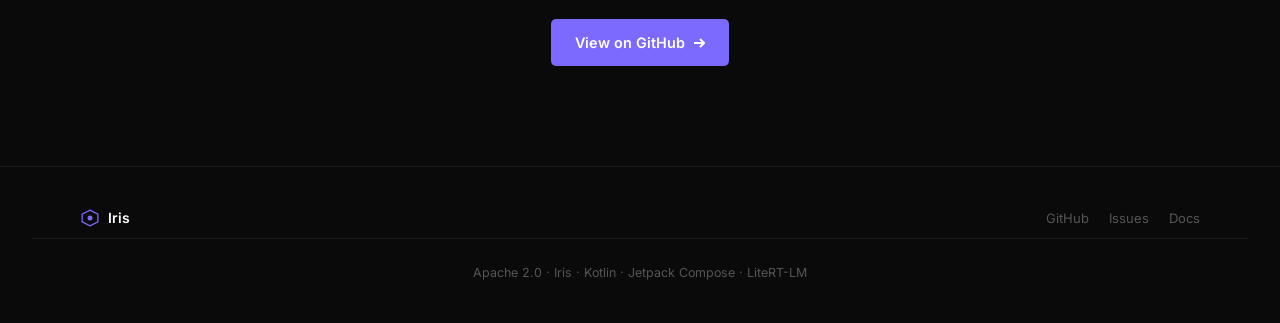
==== commit ce0ab13d: "Rebrand GemmaWorkflow to iris and update packages Rename project references from "GemmaWorkflow" to " ====
--- a/docs/index.html
+++ b/docs/index.html
@@ -128,7 +128,7 @@
           <div class="preview-card__icon">📱</div>
           <div class="preview-card__text">
             <div class="preview-card__title">NFC tag</div>
-            <div class="preview-card__sub">gemmaworkflow://workflow/3</div>
+            <div class="preview-card__sub">iris://workflow/3</div>
           </div>
         </div>
         <div class="preview-card">
@@ -377,7 +377,7 @@
           <div class="install-step__num">02</div>
           <div class="install-step__text">
             <strong>Push the model to your device</strong>
-            <code class="install-step__code">adb push local_models/gemma-4-E2B-it.litertlm /sdcard/Android/data/com.gemmaworkflow/files/models/</code>
+            <code class="install-step__code">adb push local_models/gemma-4-E2B-it.litertlm /sdcard/Android/data/com.irisapp/files/models/</code>
           </div>
         </div>
         <div class="install-step">
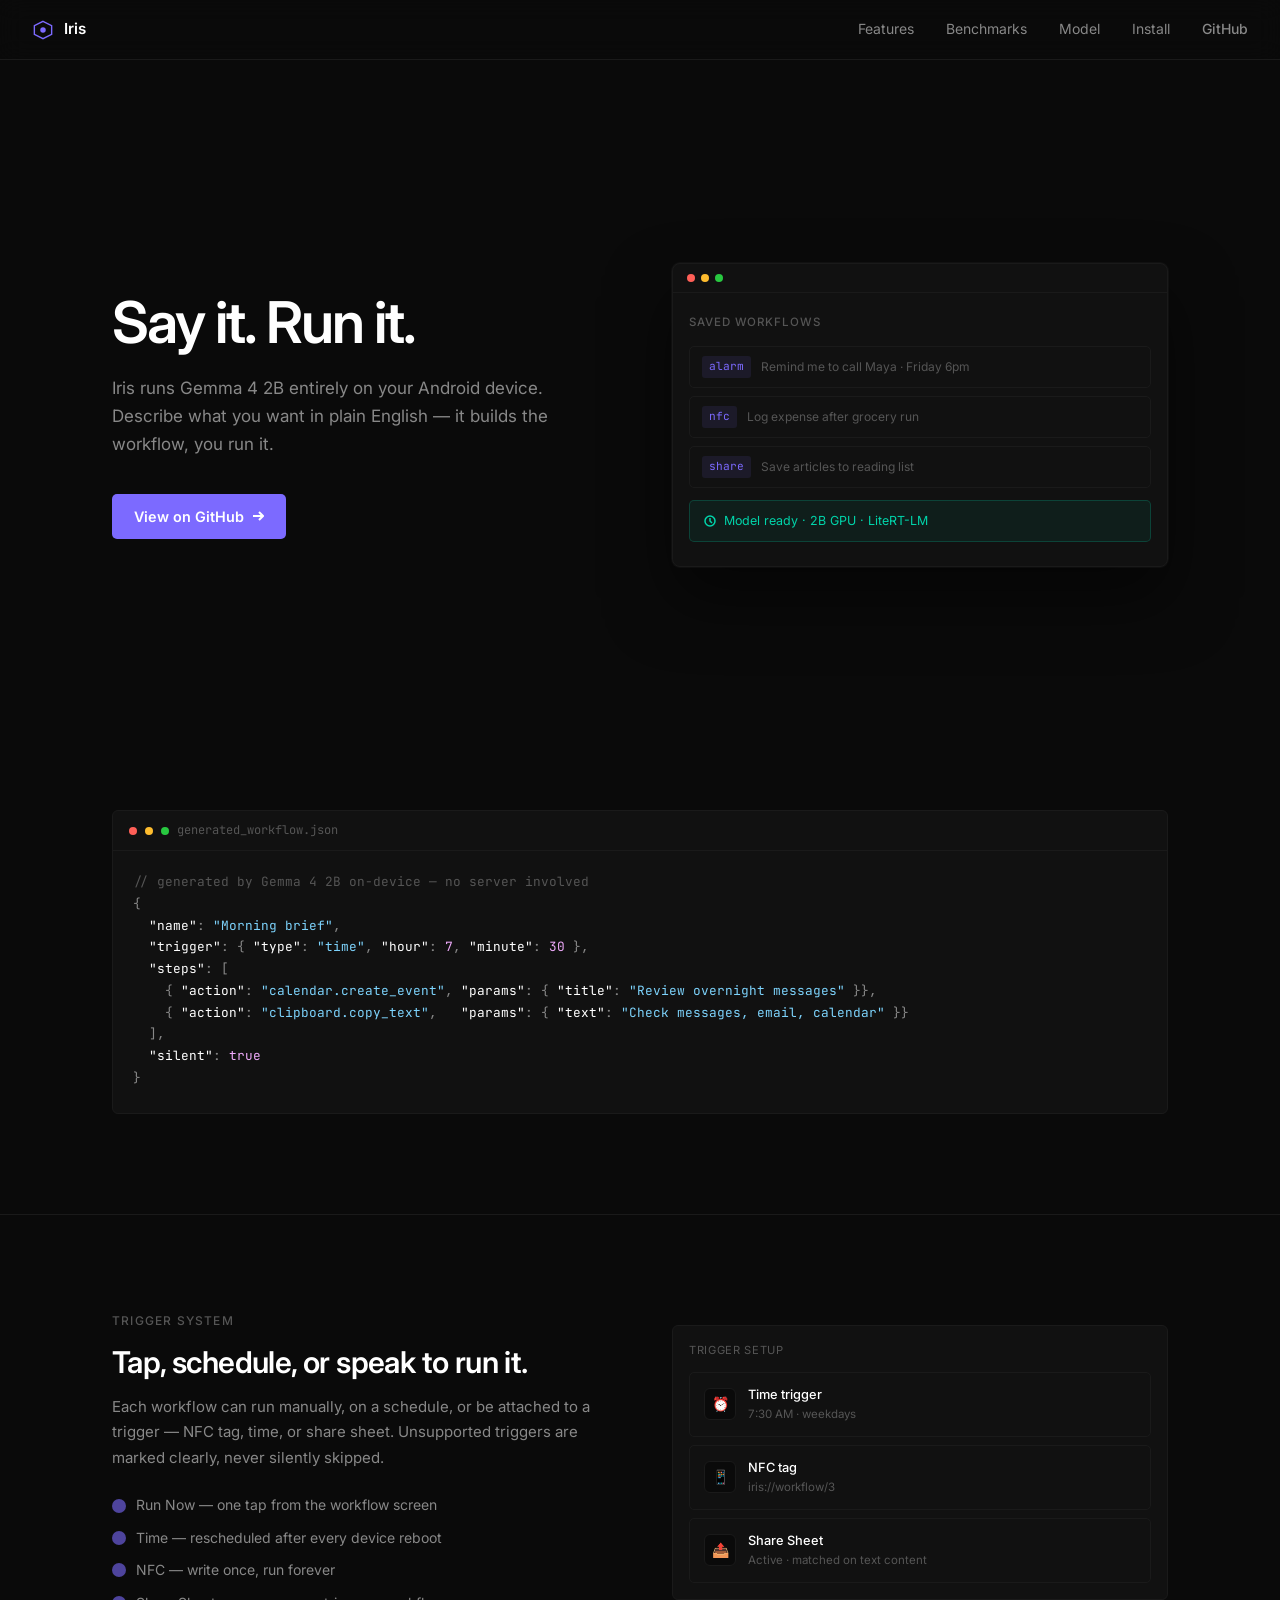
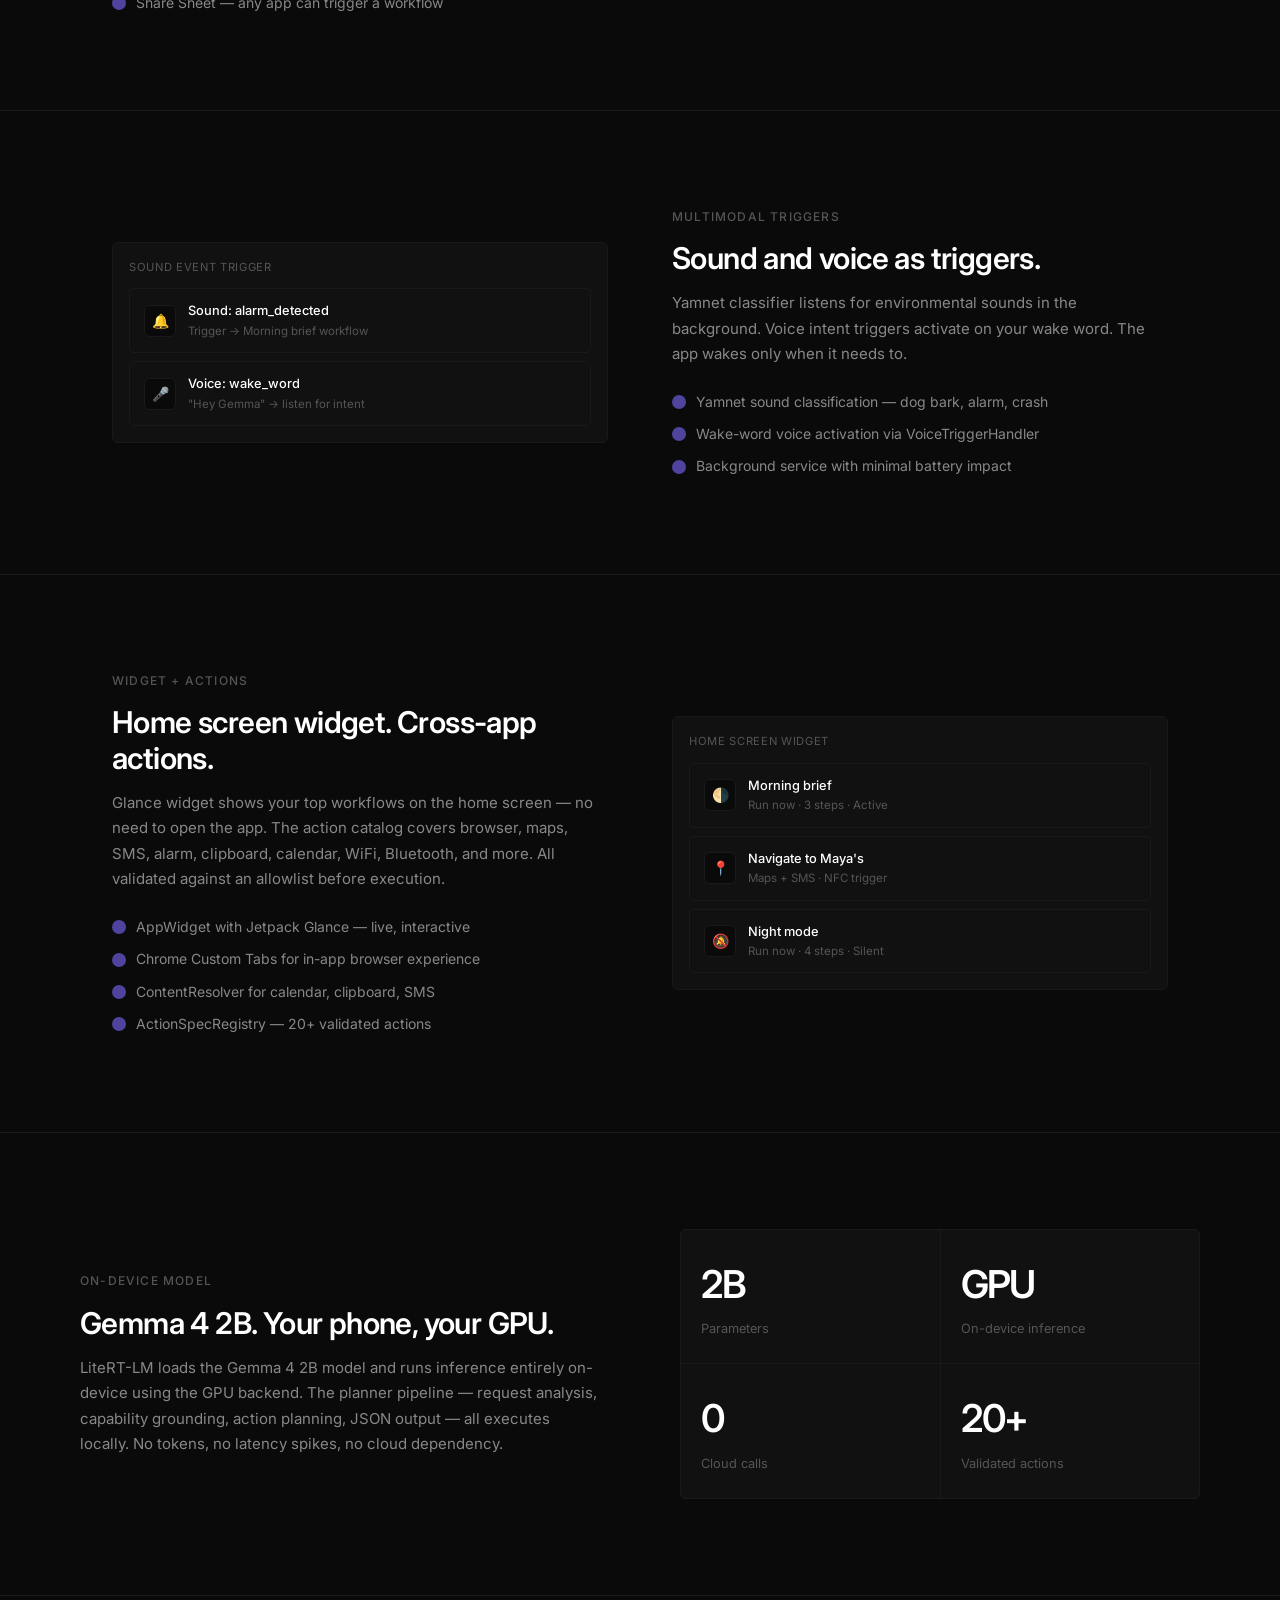
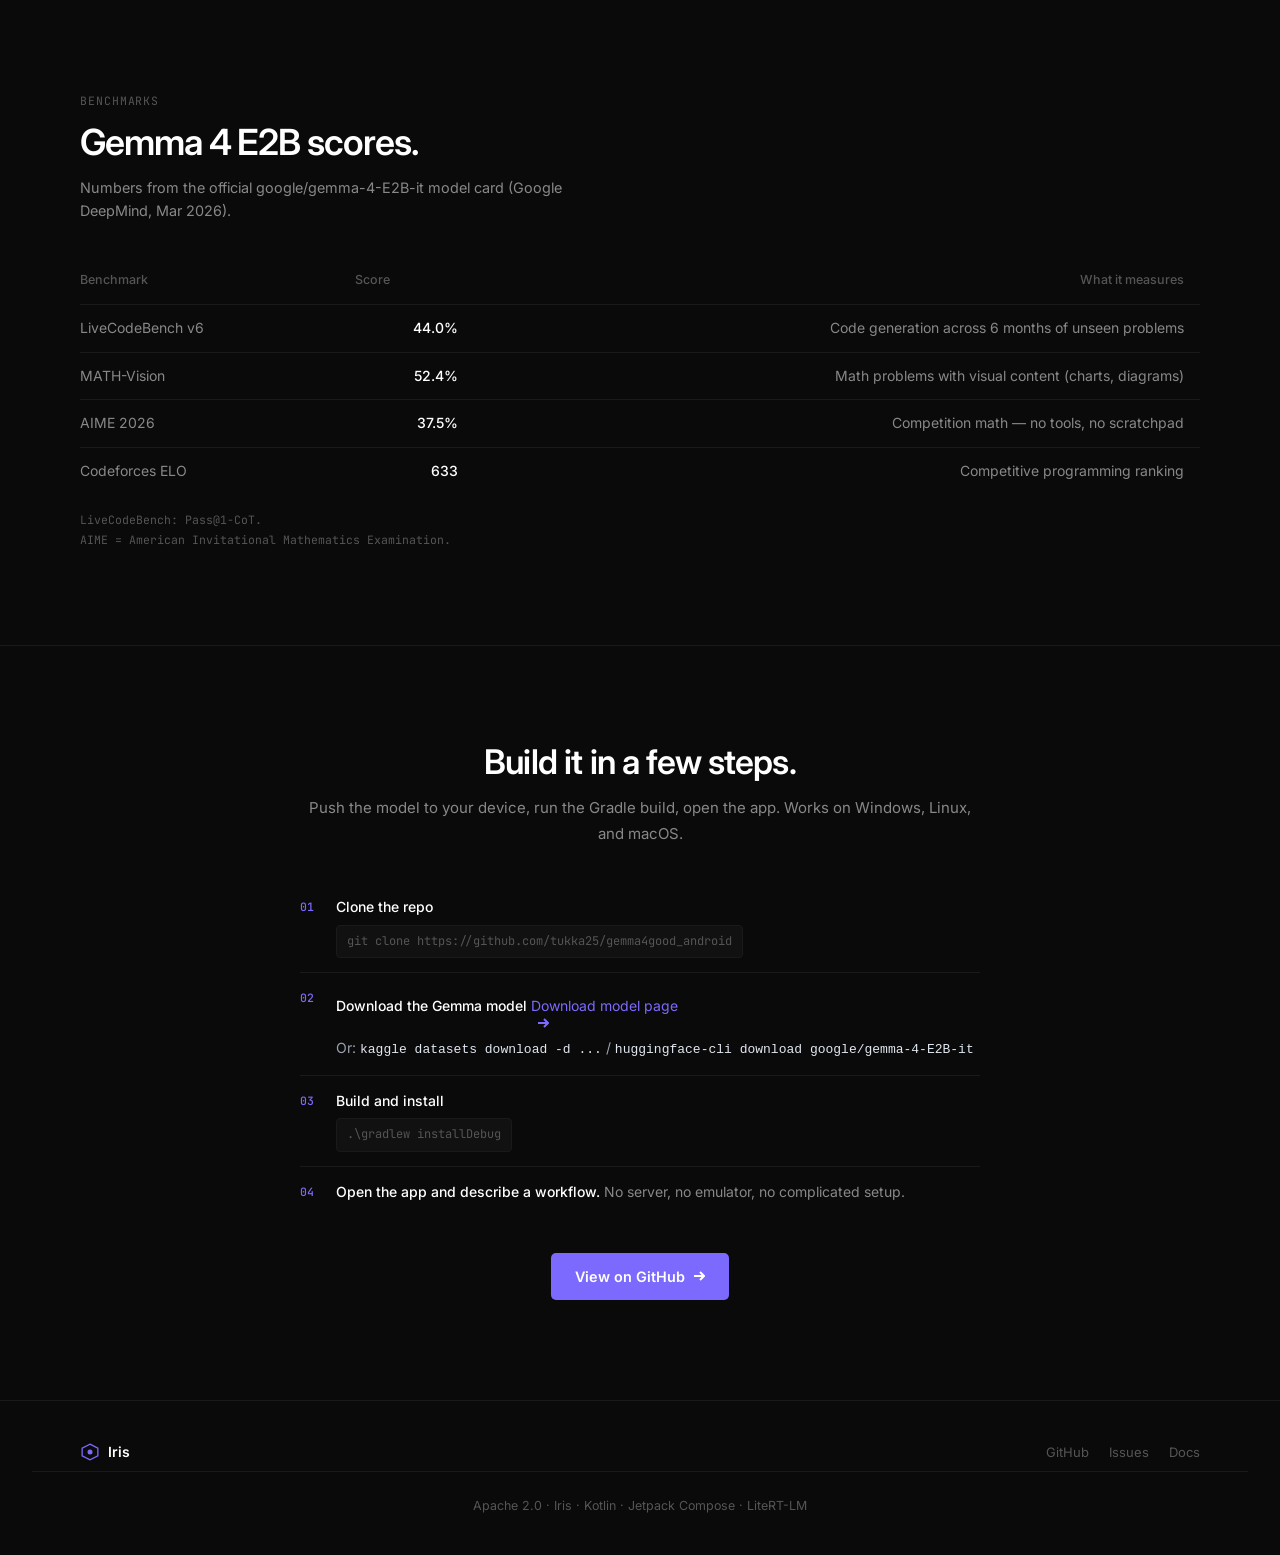
==== commit 78b08609: "Update docs: demo, install, and benchmark content Add a Demo section and nav link, update install in" ====
--- a/docs/index.html
+++ b/docs/index.html
@@ -264,63 +264,17 @@
     <div class="leaderboard__inner">
       <div class="leaderboard__header">
         <div class="leaderboard__eyebrow">Benchmarks</div>
-        <h2 class="leaderboard__headline">How the 2B class stacks up.</h2>
+        <h2 class="leaderboard__headline">Gemma 4 E2B scores.</h2>
         <p class="leaderboard__sub">
-          Numbers from official model cards. Same benchmark, same conditions — compare directly.
-          Gemma 4 E2B highlighted.
-        </p>
-      </div>
-
-      <!-- Shared benchmarks -->
-      <div class="leaderboard__table-label">Head-to-head — same benchmarks, same conditions</div>
+          Numbers from the official google/gemma-4-E2B-it model card (Google DeepMind, Mar 2026).
+        </p>
+      </div>
+
       <div class="leaderboard__table-wrap">
         <table class="leaderboard__table">
           <thead>
             <tr>
               <th>Benchmark</th>
-              <th>Qwen 2.5-3B</th>
-              <th>Mistral-3B</th>
-              <th>Phi-4-mini</th>
-              <th class="col--highlight">Gemma 4 E2B</th>
-            </tr>
-          </thead>
-          <tbody>
-            <tr>
-              <td>MMLU</td>
-              <td>65.0%</td>
-              <td>60.8%</td>
-              <td>67.3%</td>
-              <td class="col--highlight">67.4%</td>
-            </tr>
-            <tr>
-              <td>MMLU-Pro</td>
-              <td>44.7%</td>
-              <td>35.3%</td>
-              <td>52.8%</td>
-              <td class="col--highlight">60.0%</td>
-            </tr>
-            <tr>
-              <td>GPQA Diamond</td>
-              <td>23.4%</td>
-              <td>24.4%</td>
-              <td>25.2%</td>
-              <td class="col--highlight">43.4%</td>
-            </tr>
-          </tbody>
-        </table>
-      </div>
-      <p class="leaderboard__footnote">
-        Source: Phi-4-mini model card comparison table (Microsoft, Feb 2025).<br>
-        Gemma 4 numbers from google/gemma-4-E2B-it model card (Google DeepMind, Mar 2026).
-      </p>
-
-      <!-- Gemma 4 exclusive benchmarks -->
-      <div class="leaderboard__table-label leaderboard__table-label--gemma">Gemma 4 E2B — additional benchmarks</div>
-      <div class="leaderboard__table-wrap">
-        <table class="leaderboard__table">
-          <thead>
-            <tr>
-              <th>Benchmark</th>
               <th>Score</th>
               <th>What it measures</th>
             </tr>
@@ -350,8 +304,7 @@
         </table>
       </div>
       <p class="leaderboard__footnote">
-        These benchmarks are not reported by other models in the comparison.<br>
-        MMLU: 5-shot. GPQA Diamond: 0-shot CoT. LiveCodeBench: Pass@1-CoT.<br>
+        LiveCodeBench: Pass@1-CoT.<br>
         AIME = American Invitational Mathematics Examination.
       </p>
     </div>
@@ -376,8 +329,14 @@
         <div class="install-step">
           <div class="install-step__num">02</div>
           <div class="install-step__text">
-            <strong>Push the model to your device</strong>
-            <code class="install-step__code">adb push local_models/gemma-4-E2B-it.litertlm /sdcard/Android/data/com.irisapp/files/models/</code>
+            <strong>Download the Gemma model</strong>
+            <a href="/gemma4good_android/docs/download-model/" target="_blank" rel="noopener" style="display:inline-block; margin-top:8px; text-decoration:none; color:#7C6AFF;">
+              Download model page
+              <svg width="12" height="12" viewBox="0 0 12 12" fill="none" stroke="currentColor" stroke-width="2" style="vertical-align:middle; margin-left:6px;"><path d="M1 6h10M7 2l4 4-4 4"/></svg>
+            </a>
+            <p style="margin-top:8px; font-size:14px; color:#9ca3af;">
+              Or: <code style="font-size:13px; color:#e2e8f0;">kaggle datasets download -d ...</code> / <code style="font-size:13px; color:#e2e8f0;">huggingface-cli download google/gemma-4-E2B-it</code>
+            </p>
           </div>
         </div>
         <div class="install-step">
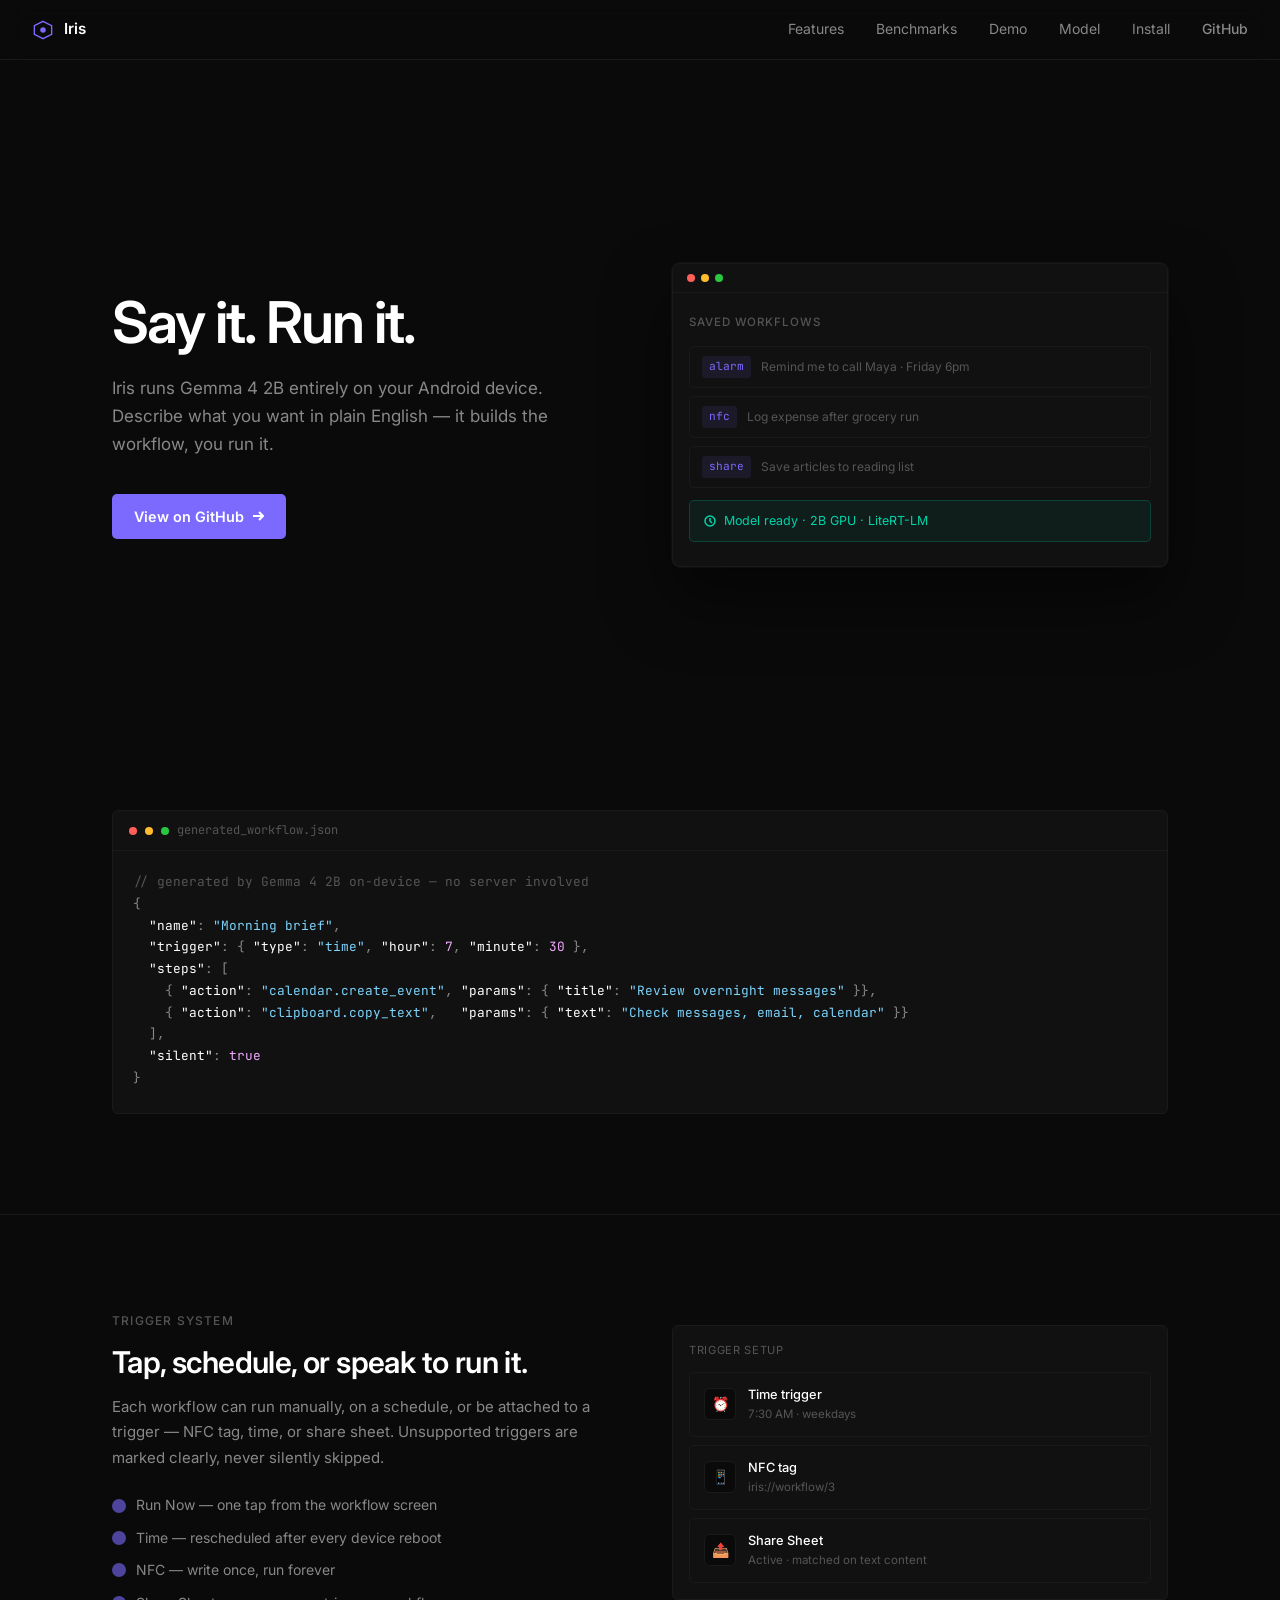
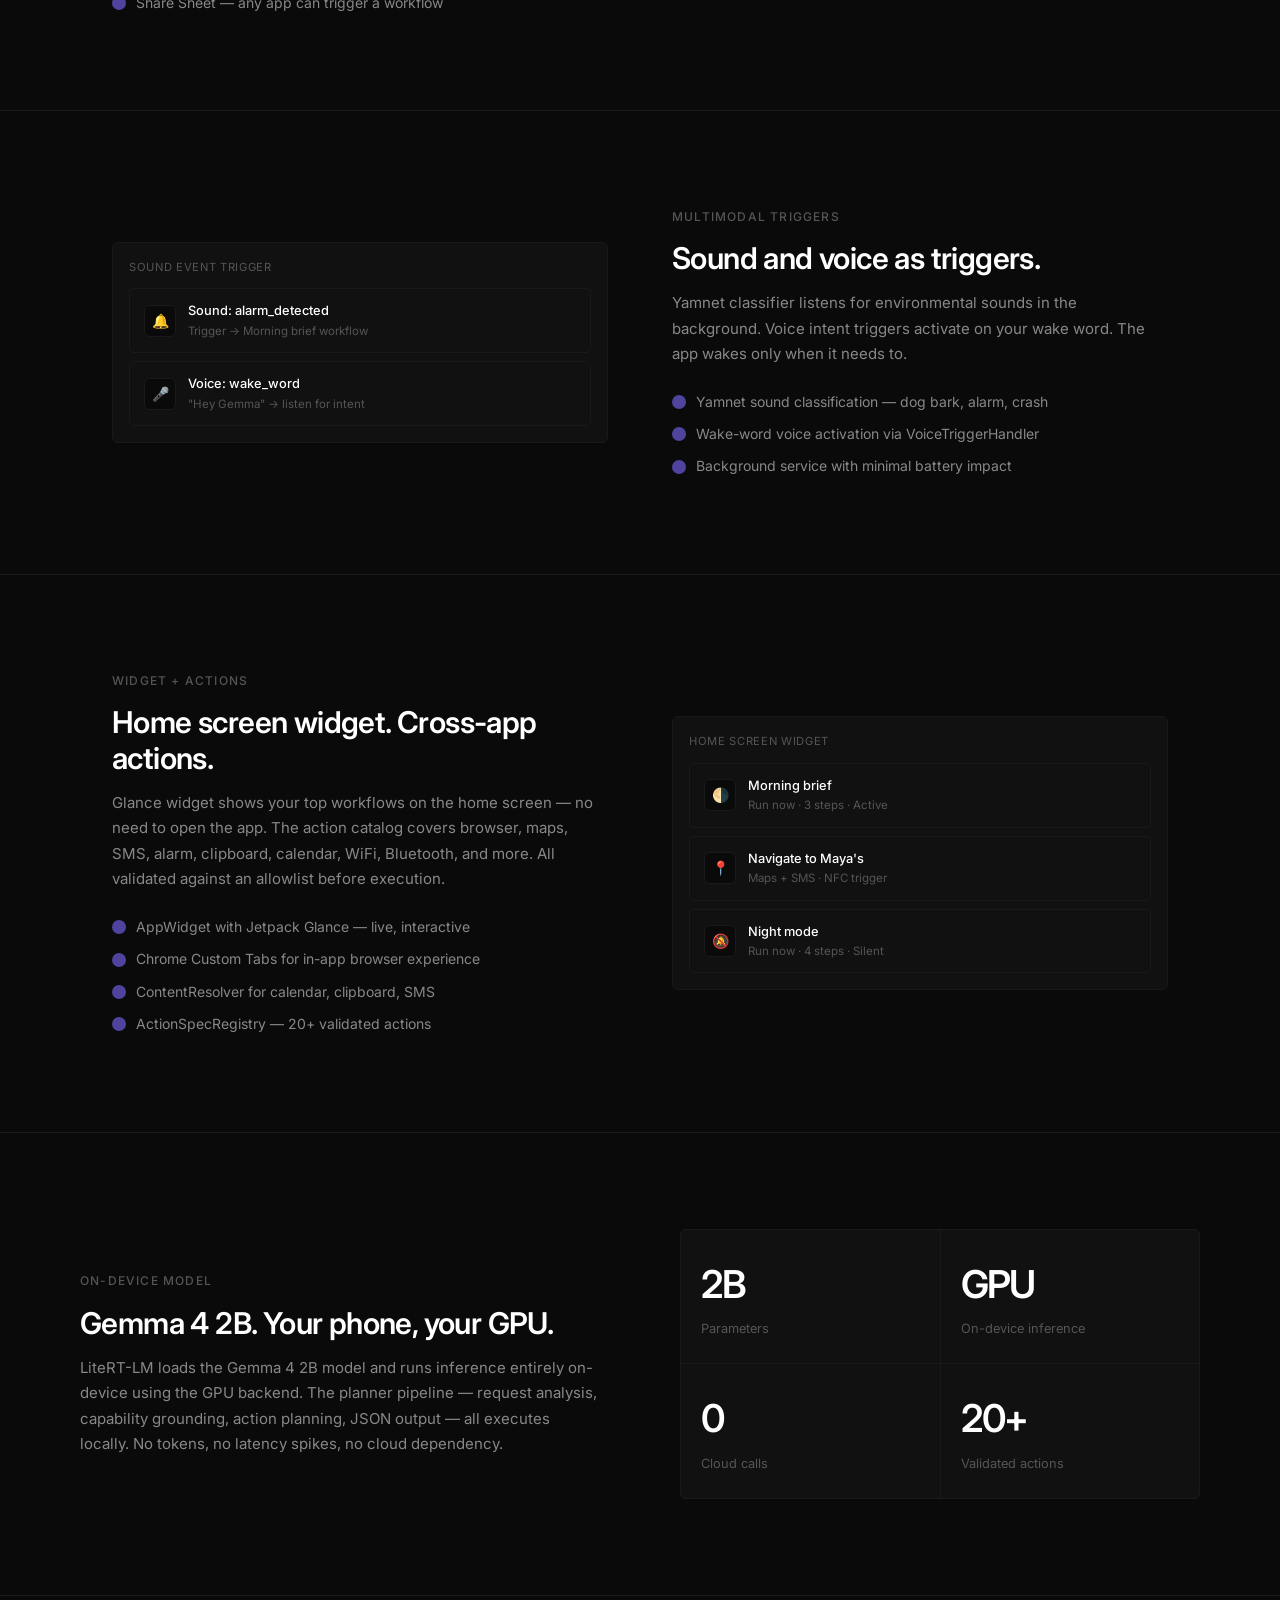
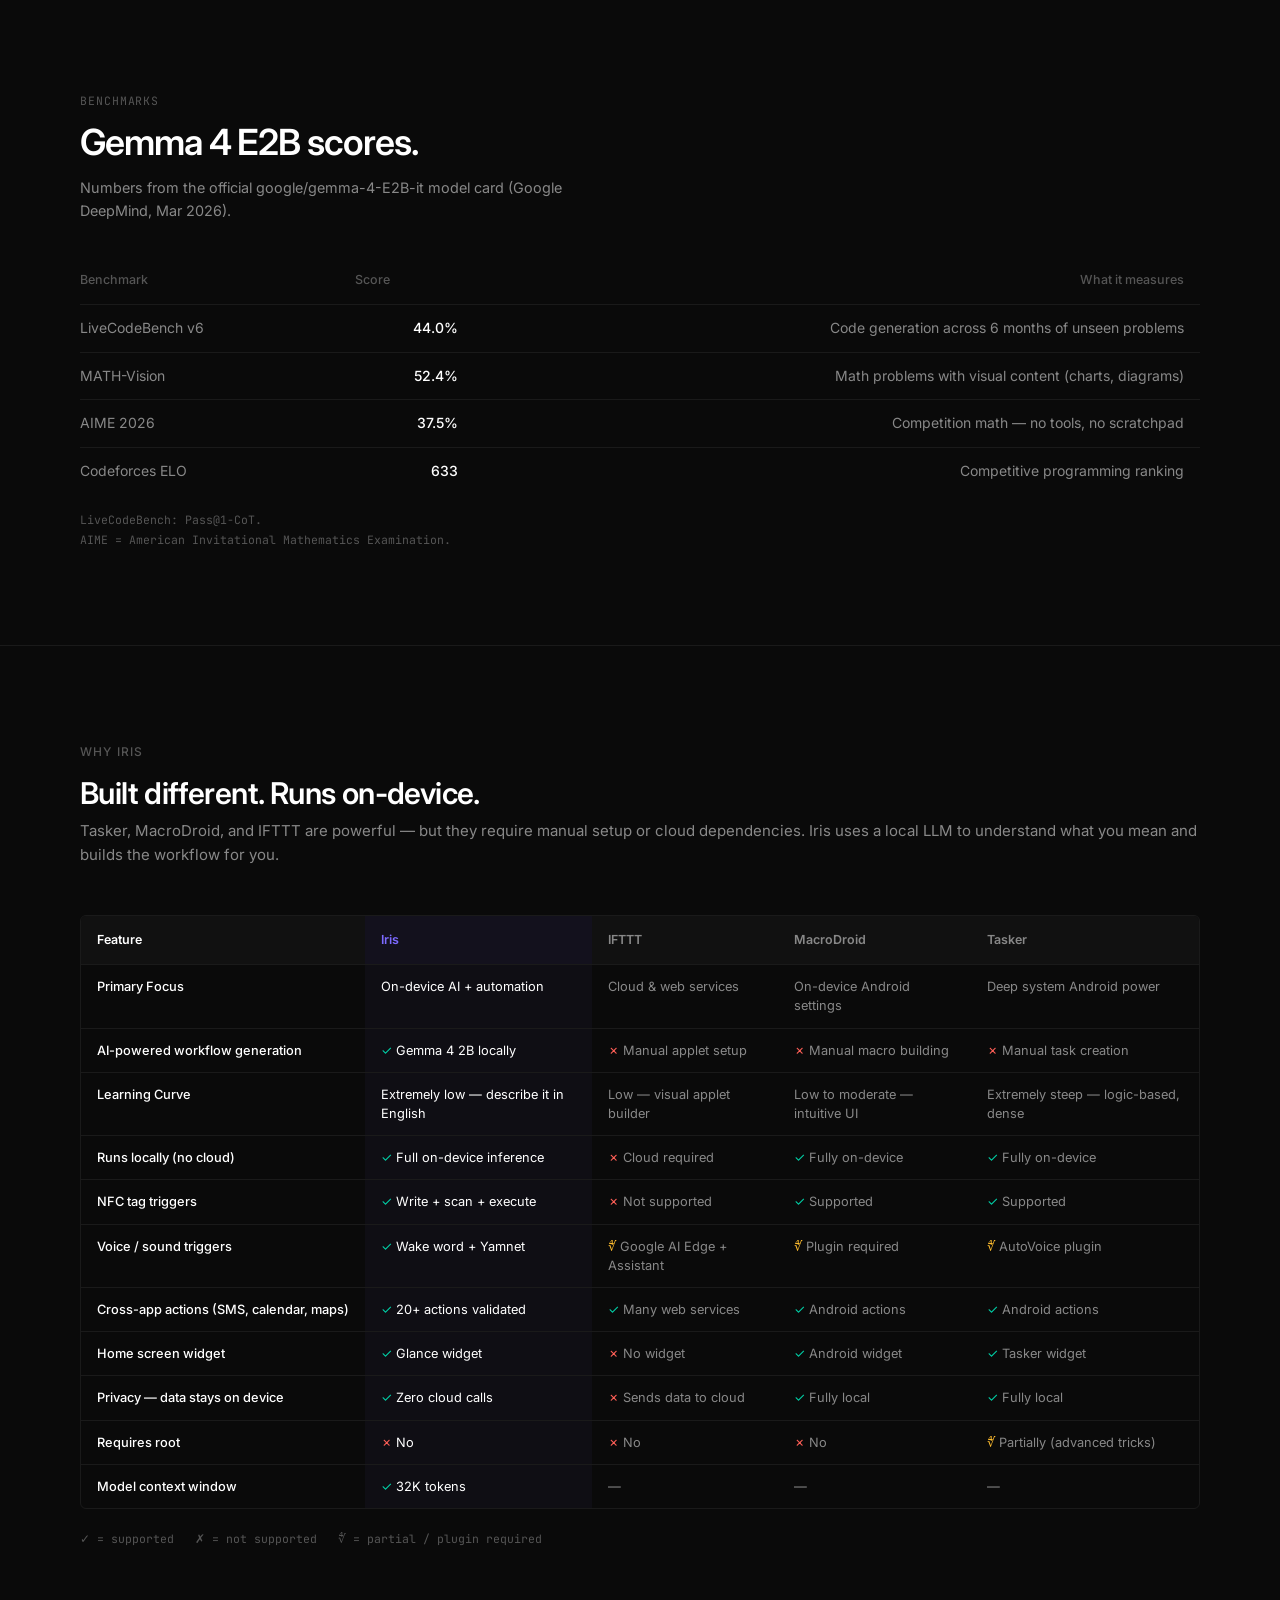
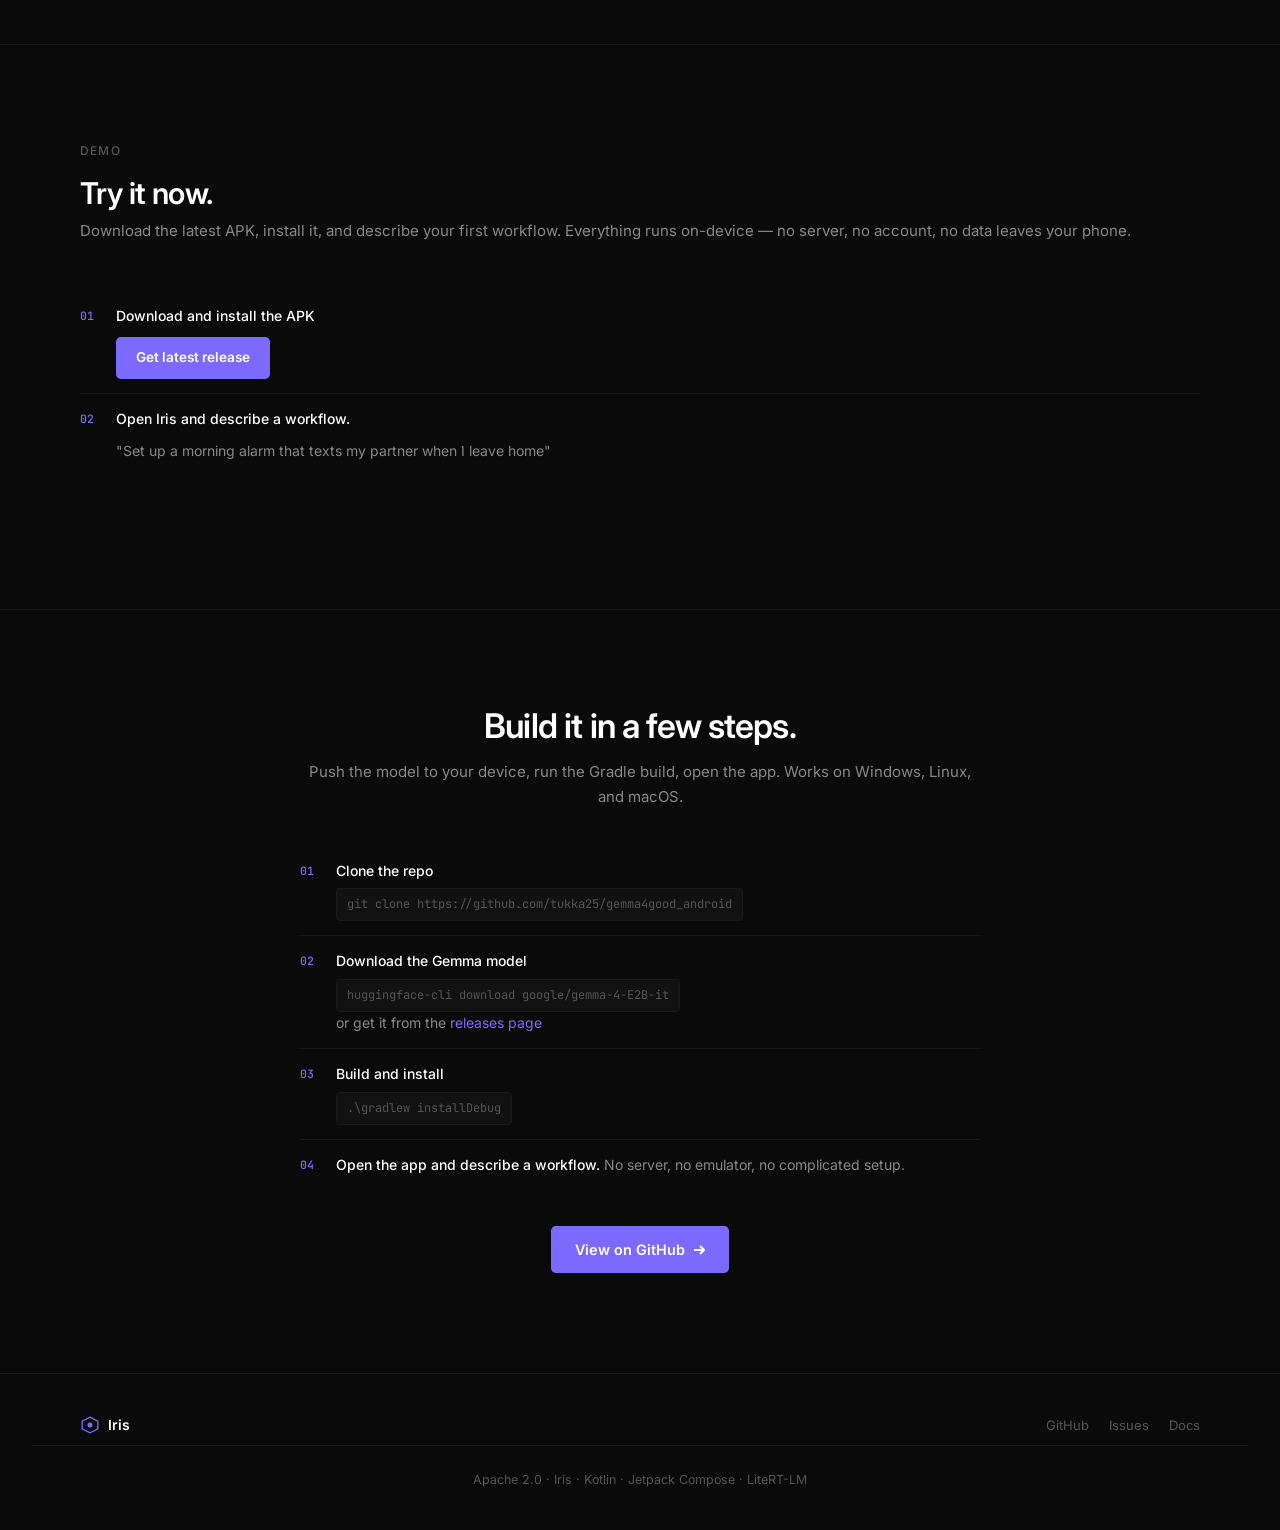
==== commit 34d730c6: "Add comparison and demo sections to docs Introduce a comparison table and a demo/download section to" ====
--- a/docs/index.html
+++ b/docs/index.html
@@ -24,6 +24,7 @@
     <div class="nav__links">
       <a href="#features">Features</a>
       <a href="#benchmarks">Benchmarks</a>
+      <a href="#demo">Demo</a>
       <a href="#model">Model</a>
       <a href="#install">Install</a>
       <a href="https://github.com/tukka25/gemma4good_android" class="nav__cta" target="_blank" rel="noopener">GitHub</a>
@@ -310,6 +311,145 @@
     </div>
   </div>
 
+
+  <!-- Comparison table -->
+  <section class="comparison">
+    <div class="comparison__inner">
+      <div class="comparison__eyebrow">Why Iris</div>
+      <h2 class="comparison__headline">Built different. Runs on-device.</h2>
+      <p class="comparison__sub">
+        Tasker, MacroDroid, and IFTTT are powerful — but they require manual setup
+        or cloud dependencies. Iris uses a local LLM to understand what you mean
+        and builds the workflow for you.
+      </p>
+
+      <div class="comparison__table-wrap">
+        <table class="comparison__table">
+          <thead>
+            <tr>
+              <th>Feature</th>
+              <th class="col--iris">Iris</th>
+              <th>IFTTT</th>
+              <th>MacroDroid</th>
+              <th>Tasker</th>
+            </tr>
+          </thead>
+          <tbody>
+            <tr>
+              <td>Primary Focus</td>
+              <td class="col--iris">On-device AI + automation</td>
+              <td>Cloud &amp; web services</td>
+              <td>On-device Android settings</td>
+              <td>Deep system Android power</td>
+            </tr>
+            <tr>
+              <td>AI-powered workflow generation</td>
+              <td class="col--iris"><span class="yes">&#10003;</span> Gemma 4 2B locally</td>
+              <td><span class="no">&#10007;</span> Manual applet setup</td>
+              <td><span class="no">&#10007;</span> Manual macro building</td>
+              <td><span class="no">&#10007;</span> Manual task creation</td>
+            </tr>
+            <tr>
+              <td>Learning Curve</td>
+              <td class="col--iris">Extremely low — describe it in English</td>
+              <td>Low — visual applet builder</td>
+              <td>Low to moderate — intuitive UI</td>
+              <td>Extremely steep — logic-based, dense</td>
+            </tr>
+            <tr>
+              <td>Runs locally (no cloud)</td>
+              <td class="col--iris"><span class="yes">&#10003;</span> Full on-device inference</td>
+              <td><span class="no">&#10007;</span> Cloud required</td>
+              <td><span class="yes">&#10003;</span> Fully on-device</td>
+              <td><span class="yes">&#10003;</span> Fully on-device</td>
+            </tr>
+            <tr>
+              <td>NFC tag triggers</td>
+              <td class="col--iris"><span class="yes">&#10003;</span> Write + scan + execute</td>
+              <td><span class="no">&#10007;</span> Not supported</td>
+              <td><span class="yes">&#10003;</span> Supported</td>
+              <td><span class="yes">&#10003;</span> Supported</td>
+            </tr>
+            <tr>
+              <td>Voice / sound triggers</td>
+              <td class="col--iris"><span class="yes">&#10003;</span> Wake word + Yamnet</td>
+              <td><span class="partial">&#8732;</span> Google AI Edge + Assistant</td>
+              <td><span class="partial">&#8732;</span> Plugin required</td>
+              <td><span class="partial">&#8732;</span> AutoVoice plugin</td>
+            </tr>
+            <tr>
+              <td>Cross-app actions (SMS, calendar, maps)</td>
+              <td class="col--iris"><span class="yes">&#10003;</span> 20+ actions validated</td>
+              <td><span class="yes">&#10003;</span> Many web services</td>
+              <td><span class="yes">&#10003;</span> Android actions</td>
+              <td><span class="yes">&#10003;</span> Android actions</td>
+            </tr>
+            <tr>
+              <td>Home screen widget</td>
+              <td class="col--iris"><span class="yes">&#10003;</span> Glance widget</td>
+              <td><span class="no">&#10007;</span> No widget</td>
+              <td><span class="yes">&#10003;</span> Android widget</td>
+              <td><span class="yes">&#10003;</span> Tasker widget</td>
+            </tr>
+            <tr>
+              <td>Privacy — data stays on device</td>
+              <td class="col--iris"><span class="yes">&#10003;</span> Zero cloud calls</td>
+              <td><span class="no">&#10007;</span> Sends data to cloud</td>
+              <td><span class="yes">&#10003;</span> Fully local</td>
+              <td><span class="yes">&#10003;</span> Fully local</td>
+            </tr>
+            <tr>
+              <td>Requires root</td>
+              <td class="col--iris"><span class="no">&#10007;</span> No</td>
+              <td><span class="no">&#10007;</span> No</td>
+              <td><span class="no">&#10007;</span> No</td>
+              <td><span class="partial">&#8732;</span> Partially (advanced tricks)</td>
+            </tr>
+            <tr>
+              <td>Model context window</td>
+              <td class="col--iris"><span class="yes">&#10003;</span> 32K tokens</td>
+              <td>—</td>
+              <td>—</td>
+              <td>—</td>
+            </tr>
+          </tbody>
+        </table>
+      </div>
+      <p class="leaderboard__footnote" style="margin-top:20px;">
+        &#10003; = supported &nbsp; &#10007; = not supported &nbsp; &#8732; = partial / plugin required
+      </p>
+    </div>
+  </section>
+
+  <!-- Demo / Download section -->
+  <section id="demo" class="comparison">
+    <div class="comparison__inner">
+      <div class="comparison__eyebrow">Demo</div>
+      <h2 class="comparison__headline">Try it now.</h2>
+      <p class="comparison__sub">
+        Download the latest APK, install it, and describe your first workflow.
+        Everything runs on-device — no server, no account, no data leaves your phone.
+      </p>
+      <div class="install-steps">
+        <div class="install-step">
+          <div class="install-step__num">01</div>
+          <div class="install-step__text">
+            <strong>Download and install the APK</strong>
+            <a href="https://github.com/tukka25/gemma4good_android/releases" class="install-cta" target="_blank" rel="noopener">
+              Get latest release
+            </a>
+          </div>
+        </div>
+        <div class="install-step">
+          <div class="install-step__num">02</div>
+          <div class="install-step__text">
+            <strong>Open Iris and describe a workflow.</strong>
+            "Set up a morning alarm that texts my partner when I leave home"
+          </div>
+        </div>
+      </div>
+    </div>
+  </section>
   <!-- Install section -->
   <div id="install" class="install-section">
     <div class="install-section__inner">
@@ -330,13 +470,9 @@
           <div class="install-step__num">02</div>
           <div class="install-step__text">
             <strong>Download the Gemma model</strong>
-            <a href="/gemma4good_android/docs/download-model/" target="_blank" rel="noopener" style="display:inline-block; margin-top:8px; text-decoration:none; color:#7C6AFF;">
-              Download model page
-              <svg width="12" height="12" viewBox="0 0 12 12" fill="none" stroke="currentColor" stroke-width="2" style="vertical-align:middle; margin-left:6px;"><path d="M1 6h10M7 2l4 4-4 4"/></svg>
-            </a>
-            <p style="margin-top:8px; font-size:14px; color:#9ca3af;">
-              Or: <code style="font-size:13px; color:#e2e8f0;">kaggle datasets download -d ...</code> / <code style="font-size:13px; color:#e2e8f0;">huggingface-cli download google/gemma-4-E2B-it</code>
-            </p>
+            <code class="install-step__code">huggingface-cli download google/gemma-4-E2B-it</code>
+            or get it from the
+            <a href="https://github.com/tukka25/gemma4good_android/releases" target="_blank" rel="noopener" style="color:#7C6AFF;">releases page</a>
           </div>
         </div>
         <div class="install-step">
--- a/docs/styles.css
+++ b/docs/styles.css
@@ -404,6 +404,87 @@
   .model-section__inner { grid-template-columns: 1fr; gap: 48px; }
 }
 
+
+/* ─── Comparison Table ───────────────────────────────────────── */
+.comparison {
+  border-top: 1px solid var(--border);
+  padding: 96px 32px;
+}
+.comparison__inner {
+  max-width: var(--max-w);
+  margin: 0 auto;
+}
+.comparison__eyebrow {
+  font-size: 0.75rem;
+  font-weight: 500;
+  letter-spacing: 0.1em;
+  text-transform: uppercase;
+  color: var(--text-3);
+  margin-bottom: 14px;
+}
+.comparison__headline {
+  font-size: clamp(22px, 2.5vw, 30px);
+  font-weight: 600;
+  letter-spacing: -0.02em;
+  line-height: 1.2;
+  margin-bottom: 8px;
+}
+.comparison__sub {
+  font-size: 0.9375rem;
+  color: var(--text-2);
+  line-height: 1.6;
+  margin-bottom: 48px;
+}
+.comparison__table-wrap {
+  overflow-x: auto;
+  border-radius: 6px;
+  border: 1px solid var(--border);
+}
+.comparison__table {
+  width: 100%;
+  border-collapse: collapse;
+  font-size: 0.8rem;
+  min-width: 640px;
+}
+.comparison__table th {
+  padding: 14px 16px;
+  text-align: left;
+  font-weight: 600;
+  font-size: 0.78rem;
+  background: var(--surface);
+  border-bottom: 1px solid var(--border);
+  color: var(--text-2);
+  white-space: nowrap;
+}
+.comparison__table th:first-child { color: var(--text); }
+.comparison__table th.col--iris {
+  color: var(--accent);
+  background: rgba(124,106,255,0.08);
+}
+.comparison__table td {
+  padding: 12px 16px;
+  border-bottom: 1px solid var(--border);
+  color: var(--text-2);
+  vertical-align: top;
+  line-height: 1.5;
+}
+.comparison__table tr:last-child td { border-bottom: none; }
+.comparison__table td:first-child {
+  font-weight: 500;
+  color: var(--text);
+  white-space: nowrap;
+}
+.comparison__table td.col--iris {
+  background: rgba(124,106,255,0.04);
+  color: var(--text);
+}
+.comparison__table td.row-label { color: var(--text-3); }
+.comparison__table .yes { color: #00D4AA; }
+.comparison__table .no  { color: #ff5f57; }
+.comparison__table .partial { color: #febc2e; }
+.comparison__table .check { display: inline-block; width: 16px; text-align: center; }
+.comparison__table .cross { display: inline-block; width: 16px; text-align: center; }
+
 /* ─── Install Section ───────────────────────────────────────── */
 .install-section {
   border-top: 1px solid var(--border);
@@ -613,4 +694,19 @@
 @media (max-width: 640px) {
   .leaderboard { padding: 64px 20px; }
   .leaderboard__table { min-width: 480px; }
+}
+
+/* ─── Demo section — release button layout ─────────────────── */
+#demo .install-step {
+  align-items: flex-start;
+}
+#demo .install-step__text {
+  display: flex;
+  flex-direction: column;
+  gap: 10px;
+}
+#demo .install-cta {
+  align-self: flex-start;
+  font-size: 0.85rem;
+  padding: 10px 20px;
 }
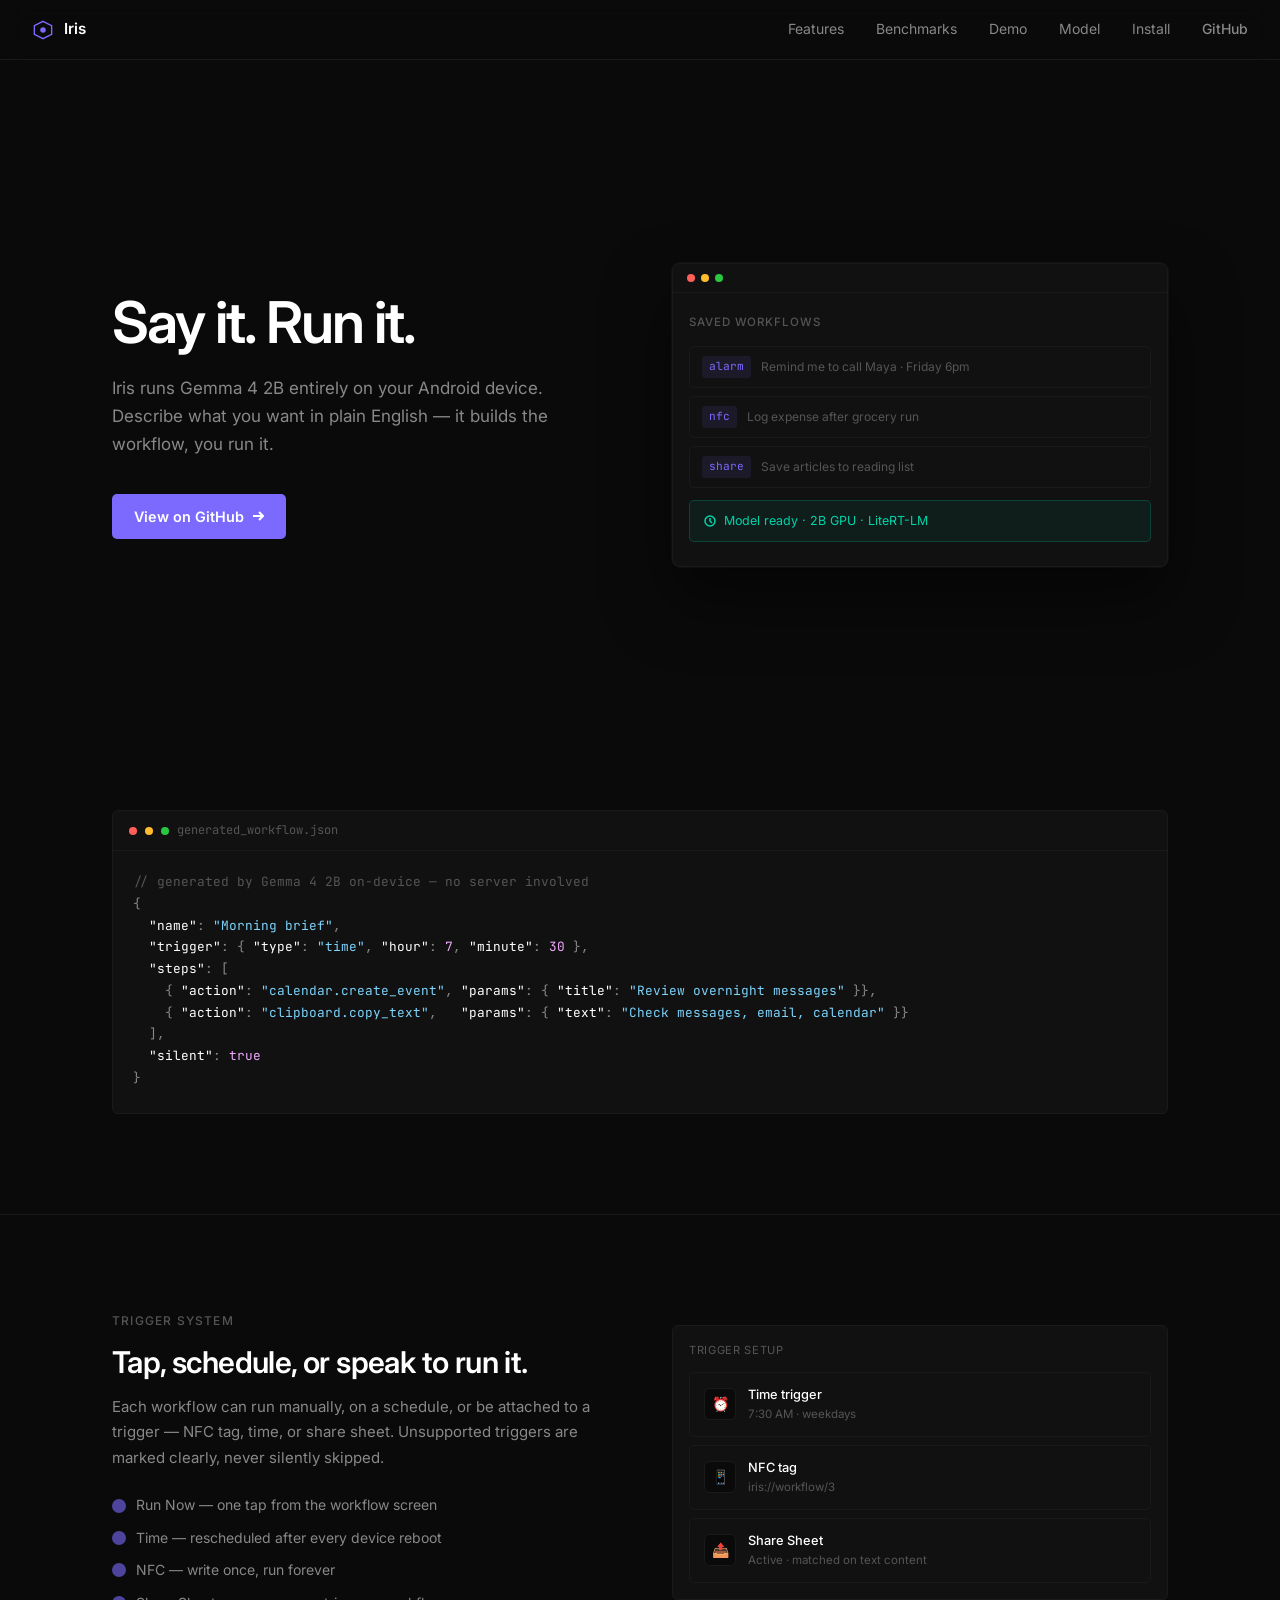
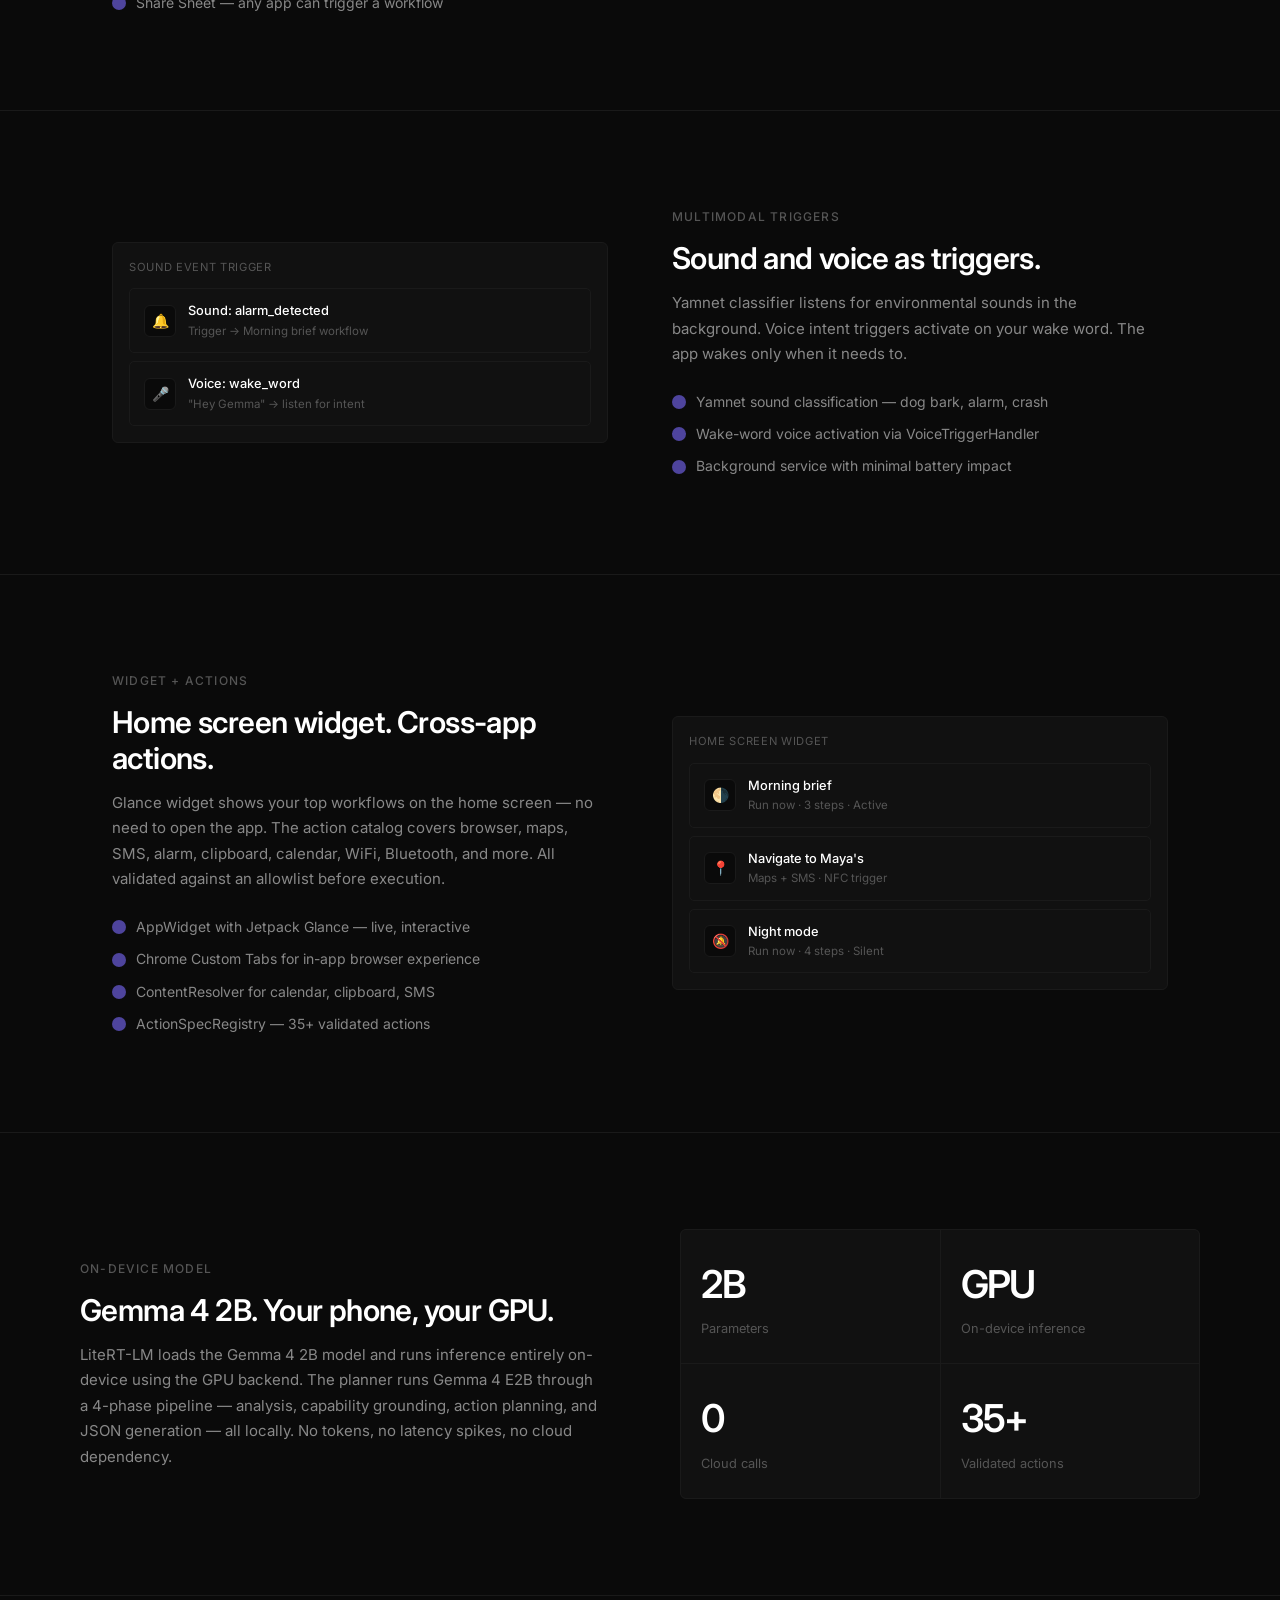
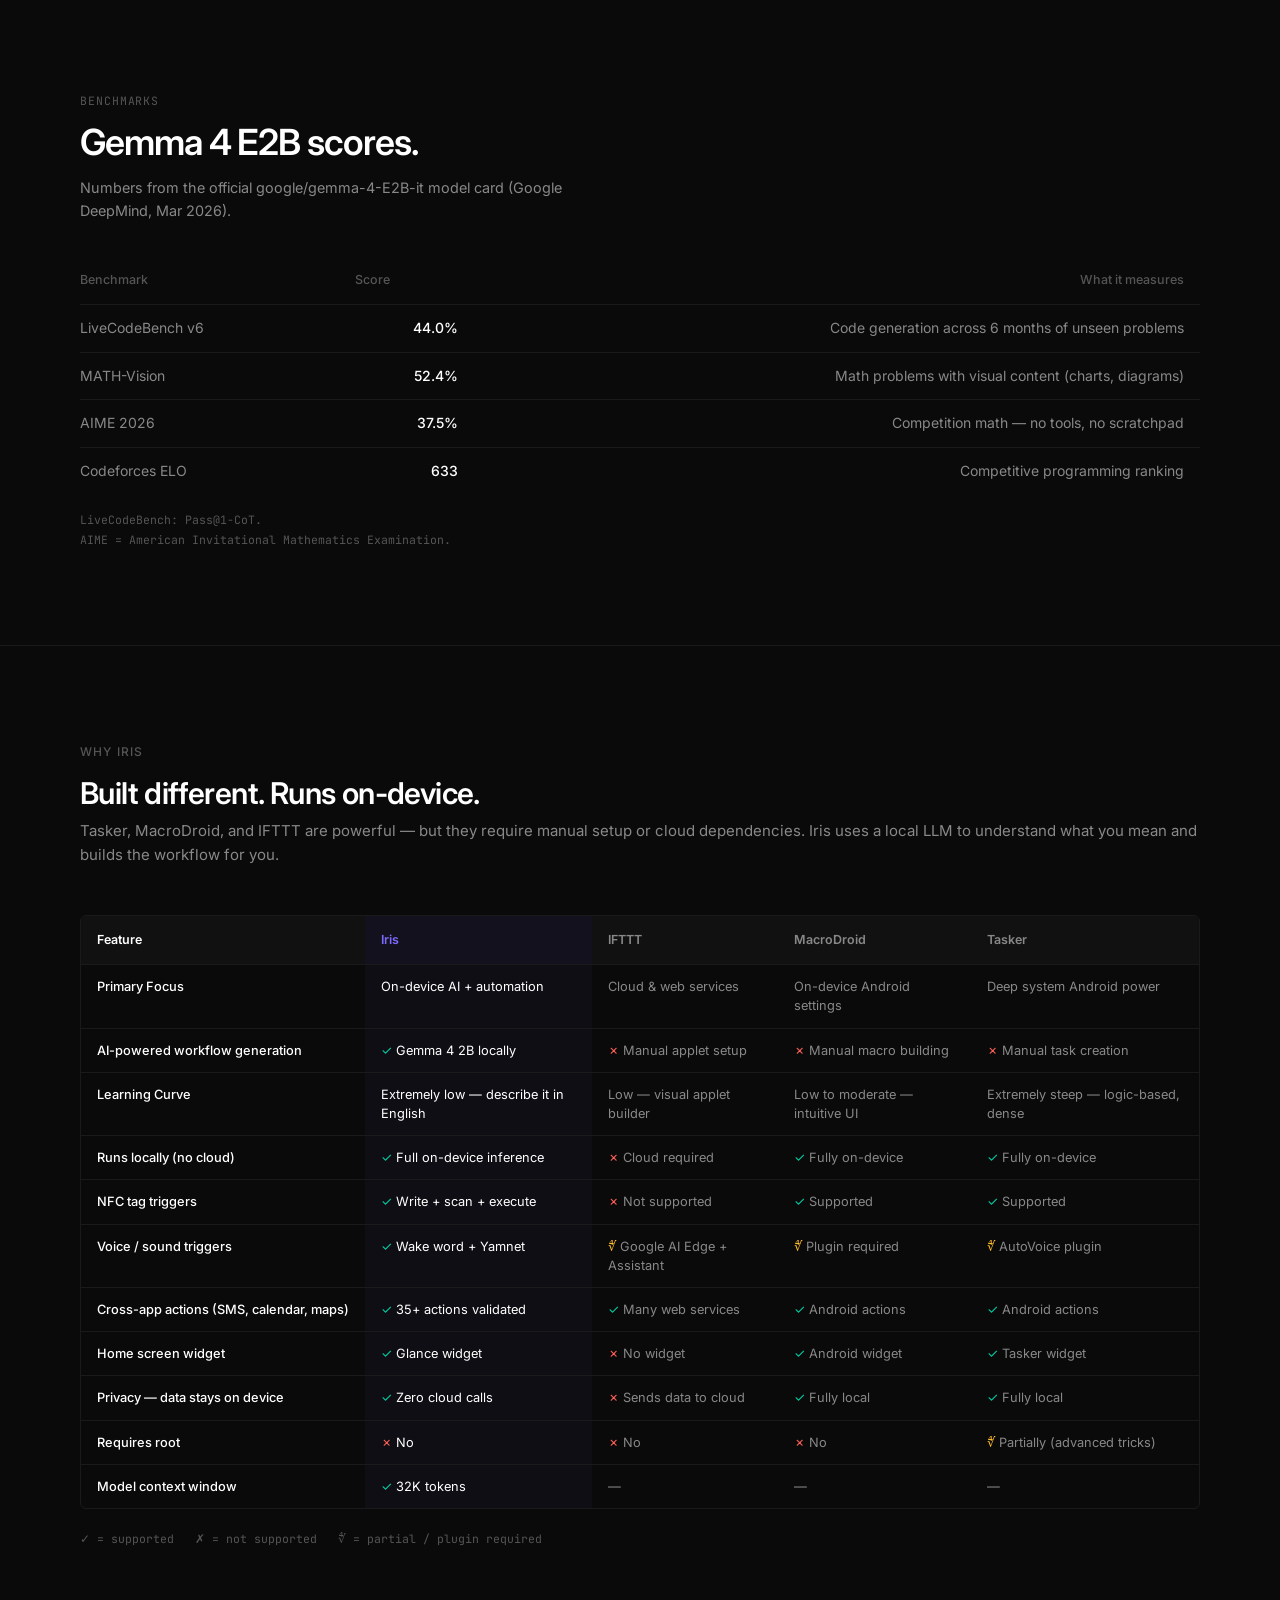
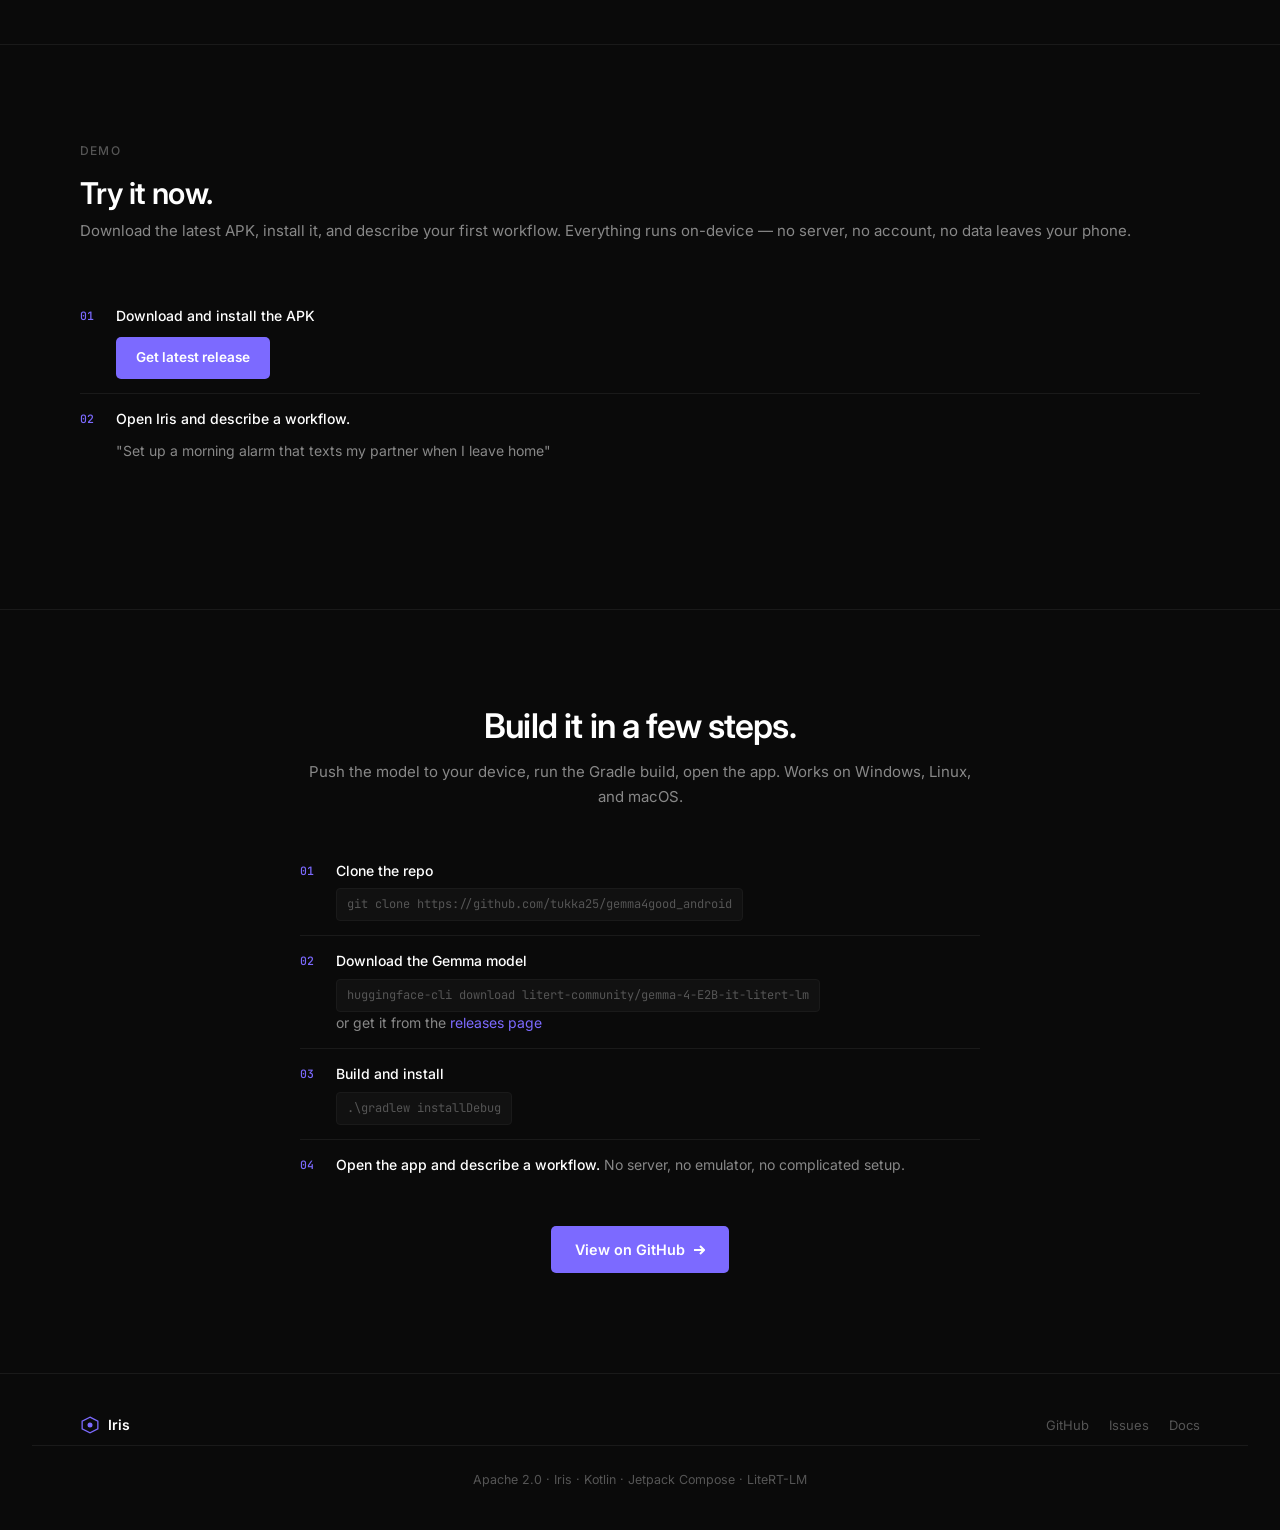
==== commit 2f2ebe31: "Docs: bump validated actions and update model Update docs/index.html: increase the displayed "valida" ====
--- a/docs/index.html
+++ b/docs/index.html
@@ -196,7 +196,7 @@
           <div class="feature__list-item">AppWidget with Jetpack Glance — live, interactive</div>
           <div class="feature__list-item">Chrome Custom Tabs for in-app browser experience</div>
           <div class="feature__list-item">ContentResolver for calendar, clipboard, SMS</div>
-          <div class="feature__list-item">ActionSpecRegistry — 20+ validated actions</div>
+          <div class="feature__list-item">ActionSpecRegistry — 35+ validated actions</div>
         </div>
       </div>
       <div class="feature__preview">
@@ -234,9 +234,9 @@
         <h2 class="model-section__headline">Gemma 4 2B. Your phone, your GPU.</h2>
         <p class="model-section__body">
           LiteRT-LM loads the Gemma 4 2B model and runs inference entirely
-          on-device using the GPU backend. The planner pipeline — request
-          analysis, capability grounding, action planning, JSON output —
-          all executes locally. No tokens, no latency spikes, no cloud dependency.
+on-device using the GPU backend. The planner runs Gemma 4 E2B through a 4-phase pipeline —
+          analysis, capability grounding, action planning, and JSON generation — all locally.
+          No tokens, no latency spikes, no cloud dependency.
         </p>
       </div>
       <div class="model-stats">
@@ -253,7 +253,7 @@
           <div class="stat__label">Cloud calls</div>
         </div>
         <div class="stat">
-          <div class="stat__value">20+</div>
+          <div class="stat__value">35+</div>
           <div class="stat__label">Validated actions</div>
         </div>
       </div>
@@ -379,7 +379,7 @@
             </tr>
             <tr>
               <td>Cross-app actions (SMS, calendar, maps)</td>
-              <td class="col--iris"><span class="yes">&#10003;</span> 20+ actions validated</td>
+              <td class="col--iris"><span class="yes">&#10003;</span> 35+ actions validated</td>
               <td><span class="yes">&#10003;</span> Many web services</td>
               <td><span class="yes">&#10003;</span> Android actions</td>
               <td><span class="yes">&#10003;</span> Android actions</td>
@@ -470,7 +470,7 @@
           <div class="install-step__num">02</div>
           <div class="install-step__text">
             <strong>Download the Gemma model</strong>
-            <code class="install-step__code">huggingface-cli download google/gemma-4-E2B-it</code>
+            <code class="install-step__code">huggingface-cli download litert-community/gemma-4-E2B-it-litert-lm</code>
             or get it from the
             <a href="https://github.com/tukka25/gemma4good_android/releases" target="_blank" rel="noopener" style="color:#7C6AFF;">releases page</a>
           </div>
